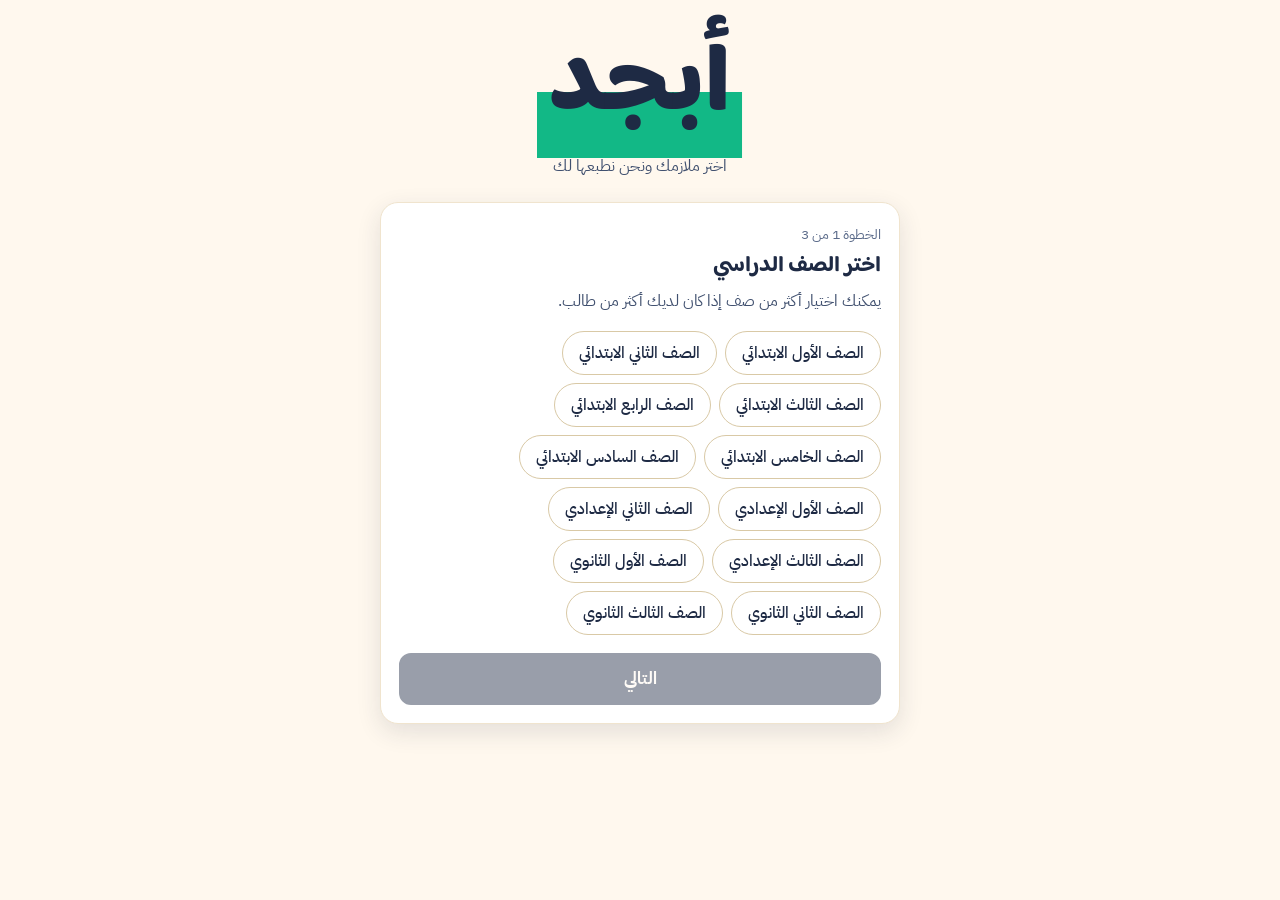
==== index.html @ da4f6a5f "Add files via upload" ====
<!doctype html>
<html lang="ar" dir="rtl">
<head>
  <meta charset="utf-8">
  <meta name="viewport" content="width=device-width, initial-scale=1, viewport-fit=cover">
  <title>مكتبة أبجد</title>
  <meta name="description" content="اختر الملازم التي تحتاجها وأرسل طلبك إلى مكتبة أبجد عبر واتساب، وتنافس في اختبارات مجانية.">
  <meta name="theme-color" content="#FFF8EE">

  <!-- يضبط الثيم قبل رسم الصفحة لمنع الوميض (يرفع الاختيار من localStorage) -->
  <script>
    (function () {
      try {
        var mode = 'system';
        var raw = localStorage.getItem('abgad.theme.v1');
        if (raw) mode = JSON.parse(raw) || 'system';
        if (mode !== 'light' && mode !== 'dark') mode = 'system';
        var dark = mode === 'dark' ||
          (mode === 'system' && window.matchMedia('(prefers-color-scheme: dark)').matches);
        document.documentElement.dataset.theme = dark ? 'dark' : 'light';
        document.documentElement.dataset.themeMode = mode;
      } catch (e) { /* وضع التصفح الخاص: نستخدم النظام */ }
    })();
  </script>

  <link rel="manifest" href="manifest.json">
  <link rel="icon" href="icons/icon.svg" type="image/svg+xml">
  <link rel="apple-touch-icon" href="icons/apple-touch-icon.png">
  <meta name="apple-mobile-web-app-capable" content="yes">
  <meta name="mobile-web-app-capable" content="yes">
  <meta name="apple-mobile-web-app-title" content="أبجد">
  <meta name="apple-mobile-web-app-status-bar-style" content="default">

  <link rel="preconnect" href="https://fonts.googleapis.com">
  <link rel="preconnect" href="https://fonts.gstatic.com" crossorigin>
  <link href="https://fonts.googleapis.com/css2?family=Baloo+Bhaijaan+2:wght@500;600;700;800&family=IBM+Plex+Sans+Arabic:wght@400;500;600;700&display=swap" rel="stylesheet">

  <link rel="stylesheet" href="css/style.css">
</head>
<body>
  <a class="skip-link" href="#view">تخطي إلى المحتوى</a>

  <div id="app" class="shell" hidden>
    <header class="top">
      <a class="brand" href="#notebooks" aria-label="أبجد - الصفحة الرئيسية">أبجد</a>
      <nav class="topnav" aria-label="التنقل الرئيسي">
        <a href="#notebooks" data-tab="notebooks"><span>الملازم</span></a>
        <a href="#exercises" data-tab="exercises"><span>الاختبارات</span></a>
        <a href="#me" data-tab="me"><span>حسابي</span></a>
      </nav>
      <div class="top-tools">
        <button type="button" class="theme-toggle" id="theme-toggle" data-act="toggle-theme" aria-label="تبديل المظهر الفاتح والداكن" aria-pressed="false">
          <svg class="icon-sun" viewBox="0 0 24 24" aria-hidden="true"><circle cx="12" cy="12" r="4.4"/><path d="M12 2.6v2.2M12 19.2v2.2M2.6 12h2.2M19.2 12h2.2M5.1 5.1l1.6 1.6M17.3 17.3l1.6 1.6M18.9 5.1l-1.6 1.6M6.7 17.3l-1.6 1.6"/></svg>
          <svg class="icon-moon" viewBox="0 0 24 24" aria-hidden="true"><path d="M20 14.5A8.5 8.5 0 0 1 9.5 4a8.5 8.5 0 1 0 10.5 10.5z"/></svg>
        </button>
        <a class="who" id="who" href="#me"></a>
      </div>
    </header>

    <main id="view" tabindex="-1"></main>

    <div id="cartbar" class="cartbar" hidden></div>

    <nav class="tabs" aria-label="التنقل الرئيسي">
      <a href="#notebooks" data-tab="notebooks">
        <svg viewBox="0 0 24 24" aria-hidden="true"><path d="M6 3h11a2 2 0 0 1 2 2v14a2 2 0 0 1-2 2H6zM6 3v18M10 8h5M10 12h5"/></svg>
        <span>الملازم</span>
      </a>
      <a href="#exercises" data-tab="exercises">
        <svg viewBox="0 0 24 24" aria-hidden="true"><path d="M9 6A3 3 0 1 1 12 2.8 3 3 0 1 1 15 6c1 .8 1.6 2 1.6 3.2 0 1-.5 1.9-1.3 2.5l1.2 7.3H8.5l1.2-7.3c-.8-.6-1.3-1.5-1.3-2.5C8.4 8 9 6.8 9 6z"/><path d="M7 12H4.5A1.5 1.5 0 0 0 3 13.5V19a2 2 0 0 0 2 2h14a2 2 0 0 0 2-2v-5.5a1.5 1.5 0 0 0-1.5-1.5H17"/></svg>
        <span>الاختبارات</span>
      </a>
      <a href="#me" data-tab="me">
        <svg viewBox="0 0 24 24" aria-hidden="true"><circle cx="12" cy="8" r="4"/><path d="M4 21c0-4 3.6-6 8-6s8 2 8 6"/></svg>
        <span>حسابي</span>
      </a>
    </nav>
  </div>

  <div id="overlay"></div>
  <div id="toast" class="toast" role="status" aria-live="polite"></div>

  <noscript><p class="noscript">يحتاج الموقع إلى تفعيل JavaScript حتى يعمل.</p></noscript>

  <script src="js/quiz-engine.js" defer></script>
  <script src="js/app.js" defer></script>
</body>
</html>
---- css/style.css ----
/* ==========================================================
   مكتبة أبجد — التصميم
   الفكرة: دفتر مدرسي مبهج — ورق دافئ، بطاقات ملفوفة، هايلايتر
   أصفر للتحديد، وقلم رصاص كتوكيت. داكن: حبر أزرق على ورق ليلي.
   التوكنز في :root والدارج في [data-theme="dark"].
   ========================================================== */

:root {
  /* ألوان فاتحة */
  --paper: #FFF8EE;
  --sheet: #FFFFFF;
  --sheet-2: #FDF3E0;
  --rule: #F0E4CE;
  --rule-strong: #D9C9A6;
  --ink: #1E2A44;
  --ink-soft: #40506F;
  --muted: #5B6B8A;
  --marker: #12B886;
  --marker-soft: #DDF3E9;
  --marker-ink: #0E2A21; /* نص داكن فوق الأخضر النعناعي (ثابت في الثيمين لضمان التباين) */
  --primary: #2F6BFF;
  --primary-soft: #E4EEFF;
  --accent-2: #FF7A6B;
  --margin: #E4736B;
  --ok: #17936A;
  --ok-soft: #DFF3EA;
  --danger: #C0392F;
  --danger-soft: #FBE6E5;
  --shadow: 0 2px 10px rgba(30, 42, 68, .07);
  --shadow-lift: 0 8px 24px rgba(30, 42, 68, .12);
  --overlay: rgba(30, 42, 68, .5);

  --font-display: "Baloo Bhaijaan 2", "Reem Kufi", "Noto Kufi Arabic", Tahoma, sans-serif;
  --font-body: "IBM Plex Sans Arabic", "Segoe UI", Tahoma, system-ui, sans-serif;

  --radius: 16px;
  --radius-sm: 12px;
  --shell-max: 1180px;
}

[data-theme="dark"] {
  --paper: #111827;
  --sheet: #1B2436;
  --sheet-2: #22304A;
  --rule: #2C3955;
  --rule-strong: #3E4E6E;
  --ink: #F8F4EA;
  --ink-soft: #C7CEE0;
  --muted: #8E9AB5;
  --marker: #2AD4A8;
  --marker-soft: #10382E;
  --marker-ink: #0E2A21;
  --primary: #7EA6FF;
  --primary-soft: #25365C;
  --accent-2: #FF9182;
  --margin: #E4736B;
  --ok: #46C08D;
  --ok-soft: #12352A;
  --danger: #FF8A80;
  --danger-soft: #43211F;
  --shadow: 0 2px 10px rgba(0, 0, 0, .35);
  --shadow-lift: 0 8px 24px rgba(0, 0, 0, .5);
  --overlay: rgba(5, 10, 20, .65);
}

*, *::before, *::after { box-sizing: border-box; }

html { -webkit-text-size-adjust: 100%; }

body {
  margin: 0;
  background: var(--paper);
  color: var(--ink);
  font-family: var(--font-body);
  font-size: 16px;
  line-height: 1.75;
  -webkit-tap-highlight-color: transparent;
}

[hidden] { display: none !important; }

h1, h2, h3, p { margin: 0; }
button, input, textarea { font: inherit; color: inherit; }
button { cursor: pointer; }
a { color: inherit; }

:focus-visible {
  outline: 3px solid var(--primary);
  outline-offset: 2px;
  border-radius: 6px;
}

.sr-only {
  position: absolute; width: 1px; height: 1px; margin: -1px; padding: 0;
  overflow: hidden; clip: rect(0 0 0 0); white-space: nowrap; border: 0;
}

.skip-link {
  position: absolute; z-index: 300; inset-inline-start: 12px; top: -60px;
  padding: 10px 16px;
  background: var(--ink); color: var(--paper);
  border-radius: 0 0 10px 10px; text-decoration: none; font-weight: 600;
  transition: top .2s;
}
.skip-link:focus-visible { top: 0; }

.noscript { padding: 24px; text-align: center; }

/* ---------- الهيكل ---------- */

.shell {
  max-width: var(--shell-max);
  margin: 0 auto;
  min-height: 100vh;
  min-height: 100dvh;
  padding: 0 16px calc(100px + env(safe-area-inset-bottom));
}

.top {
  position: sticky; top: 0; z-index: 20;
  display: flex; align-items: center; gap: 12px;
  margin: 0 -16px; padding: calc(10px + env(safe-area-inset-top)) 16px 10px;
  background: var(--paper);
  border-bottom: 1px solid var(--rule);
}

.brand {
  font-family: var(--font-display);
  font-weight: 800;
  font-size: 28px;
  line-height: 1.2;
  text-decoration: none;
}
.brand span {
  background-image: linear-gradient(var(--marker), var(--marker));
  background-repeat: no-repeat; background-position: 100% 80%; background-size: 100% 34%;
  padding: 0 3px;
}

/* التنقل العلوي (يظهر على الشاشات العريضة) */
.topnav { display: none; gap: 4px; margin-inline-end: auto; }
.topnav a {
  display: inline-flex; align-items: center;
  min-height: 44px; padding: 0 18px;
  border-radius: 999px; text-decoration: none;
  color: var(--ink-soft); font-weight: 600; font-size: 15px;
}
.topnav a:hover { background: var(--sheet); }
.topnav a[aria-current="page"] {
  background: var(--marker);
  color: var(--marker-ink);
}

.top-tools { display: flex; align-items: center; gap: 8px; margin-inline-start: auto; }

.theme-toggle {
  display: inline-flex; align-items: center; justify-content: center;
  width: 44px; height: 44px; flex: none;
  background: var(--sheet);
  border: 1.5px solid var(--rule-strong); border-radius: 50%;
  color: var(--ink);
}
.theme-toggle svg { width: 21px; height: 21px; fill: none; stroke: currentColor; stroke-width: 2; stroke-linecap: round; }
html[data-theme="light"] .icon-moon { display: block; }
html[data-theme="light"] .icon-sun { display: none; }
html[data-theme="dark"] .icon-moon { display: none; }
html[data-theme="dark"] .icon-sun { display: block; }

.who {
  max-width: 62%;
  min-height: 36px;
  padding: 4px 14px;
  display: inline-flex; align-items: center;
  border: 1.5px solid var(--rule-strong);
  border-radius: 999px;
  background: var(--sheet);
  font-size: 14px;
  text-decoration: none;
  color: var(--ink-soft);
  white-space: nowrap; overflow: hidden; text-overflow: ellipsis;
}

#view { padding-top: 22px; outline: none; }

.page-title {
  font-family: var(--font-display);
  font-weight: 700;
  font-size: 26px;
  line-height: 1.4;
  margin-bottom: 4px;
}
.page-lead { color: var(--muted); margin-bottom: 16px; }

.section-title { font-family: var(--font-display); font-weight: 700; font-size: 20px; margin: 24px 0 10px; }

.mt { margin-top: 16px; }
.center { text-align: center; }

/* ---------- أزرار وحقول ---------- */

.btn {
  display: inline-flex; align-items: center; justify-content: center; gap: 8px;
  min-height: 52px; padding: 0 22px;
  border: 2px solid var(--ink); border-radius: var(--radius-sm);
  background: var(--ink); color: var(--paper);
  font-weight: 700; font-size: 17px; text-decoration: none;
  transition: transform .12s ease, box-shadow .15s ease;
}
.btn:active { transform: translateY(2px); }
.btn[disabled] { opacity: .45; cursor: not-allowed; }
.btn.secondary { background: transparent; color: var(--ink); border-color: var(--rule-strong); }
.btn.marker { background: var(--marker); border-color: var(--marker-ink); color: var(--marker-ink); }
.btn.danger-ghost { background: transparent; border-color: var(--danger); color: var(--danger); }
.cartbar .btn.marker { border-color: var(--marker-ink); }
.btn.block { display: flex; width: 100%; }
.btn.small { min-height: 44px; padding: 0 16px; font-size: 15px; }

.link-btn {
  background: none; border: 0; padding: 8px 4px; min-height: 44px;
  text-decoration: underline; text-underline-offset: 3px; color: var(--ink-soft);
}
.link-btn.danger { color: var(--danger); }

.field { display: block; margin-bottom: 16px; }
.field > .label { display: block; font-weight: 700; margin-bottom: 4px; }
.field > .hint { display: block; color: var(--muted); font-size: 14px; margin-bottom: 6px; }

.input, .textarea {
  display: block; width: 100%;
  min-height: 52px; padding: 10px 14px;
  background: var(--sheet);
  border: 1.5px solid var(--rule-strong); border-radius: var(--radius-sm);
  color: var(--ink);
}
.textarea { min-height: 96px; resize: vertical; }
.input:focus-visible, .textarea:focus-visible { outline-offset: 0; border-color: var(--primary); }
.input.invalid, .textarea.invalid { border-color: var(--danger); }
::placeholder { color: var(--muted); opacity: 1; }

.error-text { color: var(--danger); font-weight: 600; margin-top: 8px; }

/* ---------- شريط الأدوات: بحث فلاتر ترتيب ---------- */

.toolbar { margin-bottom: 14px; }

.search-field {
  position: relative;
  display: block; margin-bottom: 10px;
}
.search-field svg {
  position: absolute; inset-inline-start: 14px; top: 50%;
  width: 20px; height: 20px; translate: 0 -50%;
  fill: none; stroke: var(--muted); stroke-width: 2; stroke-linecap: round;
  pointer-events: none;
}
.search-field .input { padding-inline-start: 44px; }

.sort-field { position: relative; display: block; width: 100%; margin-top: 10px; }
.sort-field::after {
  content: "▾"; position: absolute; inset-inline-end: 14px; top: 50%; translate: 0 -55%;
  color: var(--muted); pointer-events: none;
}
.sort-field select {
  min-height: 48px; appearance: none;
  padding-inline-end: 36px;
}

.filter-row { display: flex; flex-wrap: wrap; gap: 8px; align-items: center; margin-bottom: 8px; }

/* أزرار فتح نوافذ الفلترة */
.filter-buttons { display: flex; flex-wrap: wrap; gap: 8px; align-items: center; margin-bottom: 8px; }
.filter-btn {
  display: inline-flex; align-items: center; gap: 8px;
  min-height: 48px; padding: 0 16px;
  background: var(--sheet);
  border: 1.5px solid var(--rule-strong); border-radius: 999px;
  font-weight: 600; font-size: 15px; color: var(--ink);
  transition: background-color .15s, border-color .15s;
}
.filter-btn::after { content: "▾"; color: var(--muted); }
.filter-btn svg {
  width: 18px; height: 18px; flex: none;
  fill: none; stroke: var(--muted); stroke-width: 2; stroke-linecap: round;
}
.filter-btn:hover { background: var(--sheet-2); }
.filter-btn.is-active {
  background: var(--marker);
  border-color: var(--marker-ink);
  color: var(--marker-ink);
  font-weight: 700;
}
.filter-btn.is-active::after { color: var(--marker-ink); }
.filter-btn.is-active svg { stroke: var(--marker-ink); }

/* النافذة العائمة للفلترة */
.filter-sheet .chips {
  display: flex; flex-wrap: wrap; gap: 8px;
  margin-top: 10px;
  max-height: 46vh; overflow-y: auto;
  padding: 2px;
}
.filter-sheet .actions { display: flex; justify-content: flex-end; gap: 8px; margin-top: 16px; }

.result-count { color: var(--muted); font-size: 14px; margin-top: 4px; }

/* ---------- الشرائح ---------- */

.stage { border: 0; padding: 0; margin: 0 0 16px; min-width: 0; }
.stage legend { font-weight: 700; color: var(--ink-soft); padding: 0; margin-bottom: 8px; }

.chips { display: flex; flex-wrap: wrap; gap: 8px; }

.chip {
  min-height: 44px; padding: 0 16px;
  background: var(--sheet);
  border: 1.5px solid var(--rule-strong); border-radius: 999px;
  font-weight: 500;
  transition: background-color .15s, border-color .15s;
}
.chip[aria-pressed="true"] {
  background: var(--marker);
  border-color: var(--marker-ink);
  color: var(--marker-ink);
  font-weight: 700;
}
.chip[aria-pressed="true"]::before { content: "✓ "; }

.chip-scroll {
  display: flex; gap: 8px; overflow-x: auto;
  min-height: 48px;
  margin: 0 -16px 10px; padding: 2px 16px 6px;
  scrollbar-width: none;
}
.chip-scroll::-webkit-scrollbar { display: none; }
.chip-scroll .chip { flex: none; }

/* ---------- مبدل ملازمي / الكل ---------- */

.segment {
  display: grid; grid-template-columns: 1fr 1fr; gap: 4px;
  padding: 4px; margin-bottom: 14px;
  background: var(--sheet); border: 1px solid var(--rule); border-radius: var(--radius-sm);
}
.segment button {
  min-height: 44px; border: 0; border-radius: 9px;
  background: transparent; font-weight: 600; color: var(--ink-soft);
}
.segment button[aria-pressed="true"] {
  background: var(--marker);
  color: var(--marker-ink);
}

/* ---------- بطاقات المنتجات ---------- */

.product-grid {
  display: grid; gap: 12px;
  grid-template-columns: repeat(auto-fill, minmax(250px, 1fr));
}

.grade-section { margin-bottom: 22px; }
.grade-head {
  display: flex; align-items: center; gap: 8px;
  font-family: var(--font-display);
  font-weight: 700; font-size: 18px; color: var(--ink-soft);
  margin-bottom: 10px;
}
.grade-section:not(:first-child) .grade-head { margin-top: 6px; }
.grade-head .count {
  min-width: 30px; height: 26px; padding: 0 9px;
  display: inline-flex; align-items: center; justify-content: center;
  background: var(--marker); color: var(--marker-ink);
  border-radius: 999px;
  font-size: 14px; font-weight: 700; line-height: 1;
}

.product-card {
  position: relative;
  display: flex; flex-direction: column;
  padding: 14px; padding-top: 12px;
  background: var(--sheet);
  border: 1.5px solid var(--rule); border-radius: var(--radius);
  box-shadow: var(--shadow);
  transition: transform .15s ease, box-shadow .15s ease, border-color .15s ease;
}
.product-card:hover { transform: translateY(-3px); box-shadow: var(--shadow-lift); }
.product-card.is-selected {
  border-color: var(--primary);
  background: linear-gradient(0deg, var(--primary-soft), var(--primary-soft)), var(--sheet);
}

.card-top {
  display: flex; align-items: center; justify-content: space-between; gap: 8px;
  margin-bottom: 8px;
}
.subject-icon {
  display: inline-flex; align-items: center; justify-content: center;
  width: 46px; height: 46px; flex: none;
  font-size: 24px;
  background: var(--sheet-2);
  border: 1.5px solid var(--rule);
  border-radius: 13px;
}
.grade-badge, .badge-free {
  display: inline-flex; align-items: center;
  min-height: 28px; padding: 2px 12px;
  border-radius: 999px;
  font-size: 13px; font-weight: 700; line-height: 1;
}
.grade-badge { background: var(--sheet-2); border: 1px solid var(--rule); color: var(--ink-soft); }
.badge-free { background: var(--ok-soft); color: var(--ok); border: 1px solid transparent; }

.product-badge {
  position: absolute; inset-inline-end: 12px; top: 40px;
  display: inline-flex; align-self: flex-start; align-items: center;
  min-height: 26px; padding: 2px 10px;
  background: var(--accent-2); color: #fff;
  border-radius: 999px;
  font-size: 12px; font-weight: 700; line-height: 1;
  transform: rotate(-4deg);
}

.card-name { font-size: 17px; font-weight: 700; line-height: 1.55; }
.card-sub {
  color: var(--muted); font-size: 14px; line-height: 1.6;
  margin-top: 2px;
  display: -webkit-box; -webkit-line-clamp: 2; -webkit-box-orient: vertical; overflow: hidden;
}

.card-foot {
  display: flex; flex-wrap: wrap; align-items: center; justify-content: space-between; gap: 8px;
  margin-top: 12px; padding-top: 10px;
  border-top: 1px dashed var(--rule);
}
.price {
  font-weight: 800; font-size: 18px; white-space: nowrap;
  font-variant-numeric: tabular-nums;
}
.price small { font-weight: 500; font-size: 12px; color: var(--muted); }
.price s { color: var(--muted); font-size: 14px; font-weight: 500; }

.add-btn {
  min-height: 44px; padding: 0 16px;
  background: var(--marker);
  border: 2px solid var(--marker-ink); border-radius: var(--radius-sm);
  color: var(--marker-ink); font-weight: 700; font-size: 15px;
  transition: transform .12s ease, background-color .15s ease;
}
.add-btn:active { transform: translateY(2px); }
.add-btn[aria-pressed="true"] {
  background: var(--primary); border-color: var(--primary); color: #fff;
}
[data-theme="dark"] .add-btn[aria-pressed="true"] { color: #10182A; }

/* بطاقات الاختبارات */

.quiz-meta {
  display: flex; flex-wrap: wrap; gap: 6px;
  margin-top: 8px;
}
.quiz-meta span {
  display: inline-flex; align-items: center;
  min-height: 26px; padding: 2px 10px;
  background: var(--sheet-2);
  border: 1px solid var(--rule);
  border-radius: 999px;
  font-size: 13px; color: var(--ink-soft); line-height: 1;
}
.best-chip { color: var(--ink-soft); font-weight: 700; font-variant-numeric: tabular-nums; }

/* زر مشاركة رابط الاختبار (للنشر في الجروبات) */
.share-btn {
  display: inline-flex; align-items: center; gap: 5px;
  min-height: 40px; padding: 0 12px;
  background: var(--sheet);
  border: 1.5px solid var(--rule-strong); border-radius: var(--radius-sm);
  color: var(--ink-soft); font-weight: 700; font-size: 14px;
  transition: background-color .15s, color .15s, border-color .15s;
}
.share-btn svg { width: 17px; height: 17px; flex: none; }
.share-btn:hover { color: var(--primary); border-color: var(--primary); }

/* ---------- الفاضي والكتوكيت ---------- */

.empty {
  padding: 28px 20px; text-align: center; color: var(--ink-soft);
}
.empty h2 { font-family: var(--font-display); font-size: 20px; margin-bottom: 6px; color: var(--ink); }
.empty .actions { display: flex; gap: 8px; justify-content: center; flex-wrap: wrap; margin-top: 14px; }

.mascot { width: 130px; height: 130px; margin-inline: auto; display: block; }

/* ---------- شريط الطلب العائم ---------- */

.cartbar {
  position: fixed; z-index: 30;
  inset-inline: 0; bottom: calc(72px + env(safe-area-inset-bottom));
  display: flex; justify-content: center; padding: 0 12px;
  pointer-events: none;
}
.cartbar-inner {
  pointer-events: auto;
  width: 100%; max-width: 560px;
  display: flex; align-items: center; justify-content: space-between; gap: 12px;
  padding-inline-start: 18px; padding-inline-end: 8px;
  background: var(--ink); color: var(--paper);
  border-radius: 16px;
  box-shadow: var(--shadow-lift);
  animation: bar-in .25s ease;
}
.cartbar-info { line-height: 1.4; }
.cartbar-info b { font-size: 17px; }
.cartbar-info span { display: block; font-size: 14px; opacity: .85; }
.cartbar .btn { min-height: 46px; padding: 0 18px; font-size: 16px; }
@keyframes bar-in { from { transform: translateY(14px); opacity: 0; } to { transform: none; opacity: 1; } }

/* ---------- التبويبات السفلية ---------- */

.tabs {
  position: fixed; z-index: 40; inset-inline: 0; bottom: 0;
  display: grid; grid-template-columns: repeat(3, 1fr);
  max-width: var(--shell-max); margin: 0 auto;
  padding-bottom: env(safe-area-inset-bottom);
  background: var(--sheet);
  border-top: 1px solid var(--rule);
}
.tabs a {
  display: flex; flex-direction: column; align-items: center; justify-content: center; gap: 2px;
  min-height: 62px; padding: 6px 4px;
  text-decoration: none; color: var(--muted); font-size: 13px; font-weight: 500;
}
.tabs svg { width: 24px; height: 24px; fill: none; stroke: currentColor; stroke-width: 1.8; stroke-linecap: round; stroke-linejoin: round; }
.tabs a[aria-current="page"] { color: var(--ink); font-weight: 700; }
.tabs a[aria-current="page"] span {
  background-image: linear-gradient(var(--marker), var(--marker));
  background-repeat: no-repeat; background-position: 100% 90%; background-size: 100% 45%;
  padding: 0 4px;
}

/* ---------- السلة ---------- */

.back { display: inline-flex; align-items: center; min-height: 44px; margin-bottom: 4px; text-decoration: none; color: var(--ink-soft); font-weight: 600; }

.sheet {
  background: var(--sheet); border: 1.5px solid var(--rule);
  border-radius: var(--radius);
  overflow: hidden;
  box-shadow: var(--shadow);
}

.cart-row {
  position: relative;
  display: grid;
  grid-template-columns: 52px 1fr auto;
  align-items: center;
  min-height: 64px;
  border-bottom: 1px solid var(--rule);
}
.cart-row:last-child { border-bottom: 0; }

.remove-x {
  justify-self: center;
  width: 44px; height: 44px;
  border: 0; border-radius: 50%;
  background: none; color: var(--danger);
  font-size: 26px; line-height: 1;
}
.remove-x:active { background: var(--danger-soft); }

.row-text { padding: 8px 14px; min-width: 0; }
.row-text > span { display: block; }
.cart-row .row-text{ border-inline-start: 1px solid var(--rule); }
.row-name { font-weight: 600; font-size: 16px; line-height: 1.6; }
.row-sub { color: var(--muted); font-size: 14px; }
.cart-row .price { padding-inline-end: 16px; font-size: 16px; }

.options { display: grid; gap: 10px; }
.option {
  display: grid; grid-template-columns: auto 1fr; gap: 12px; align-items: start;
  padding: 14px 16px;
  background: var(--sheet); border: 1.5px solid var(--rule-strong); border-radius: var(--radius-sm);
  cursor: pointer;
}
.option:has(input:checked) { border-color: var(--primary); background: var(--primary-soft); }
.option:has(input:focus-visible) { outline: 3px solid var(--primary); outline-offset: 2px; }
.option input { width: 22px; height: 22px; margin: 3px 0 0; accent-color: var(--primary); flex: none; }
.option b { display: block; }
.option small { display: block; color: var(--ink-soft); font-size: 14px; line-height: 1.6; }

.pay-box {
  margin-top: 14px; padding: 16px;
  background: var(--sheet);
  border: 2px dashed var(--rule-strong); border-radius: var(--radius-sm);
}
.pay-box h3 { font-weight: 800; margin-bottom: 4px; }
.pay-amount { font-family: var(--font-display); font-weight: 800; font-size: 28px; color: var(--ok); }
.pay-address {
  display: flex; align-items: center; justify-content: space-between; gap: 8px;
  margin: 10px 0; padding: 8px 8px 8px 12px; padding-inline-start: 14px;
  background: var(--paper); border-radius: 10px;
  border: 1px solid var(--rule);
}
.pay-address code { direction: ltr; font-size: 16px; font-weight: 700; overflow-wrap: anywhere; }
.pay-steps { margin: 8px 0 12px; padding-inline-start: 20px; color: var(--ink-soft); font-size: 15px; }
.check { display: flex; gap: 10px; align-items: flex-start; font-weight: 600; cursor: pointer; }
.check input { width: 22px; height: 22px; margin: 3px 0 0; accent-color: var(--primary); flex: none; }

.summary { margin-top: 24px; padding: 14px 16px; background: var(--sheet); border: 1.5px solid var(--rule); border-radius: var(--radius); }
.summary div { display: flex; justify-content: space-between; gap: 12px; padding: 2px 0; }
.summary .total {
  margin-top: 8px; padding-top: 10px; border-top: 1px solid var(--rule);
  font-weight: 800; font-size: 20px;
}
.send-note { margin-top: 10px; color: var(--muted); font-size: 14px; text-align: center; }

.notice {
  padding: 14px 16px; margin-bottom: 14px;
  background: var(--marker-soft); border: 1.5px solid var(--marker); border-radius: var(--radius-sm);
  color: var(--ink);
}
.notice b { display: block; }

/* ---------- حسابي ---------- */

.stat-grid {
  display: grid; grid-template-columns: repeat(auto-fit, minmax(150px, 1fr)); gap: 10px;
  margin-bottom: 16px;
}
.stat-card {
  display: flex; flex-direction: column; align-items: center; gap: 2px;
  padding: 14px 10px; text-align: center;
  background: var(--sheet); border: 1.5px solid var(--rule); border-radius: var(--radius);
  box-shadow: var(--shadow);
}
.stat-num { font-family: var(--font-display); font-weight: 800; font-size: 26px; line-height: 1.2; color: var(--ink); }
.stat-card > span:last-child { color: var(--muted); font-size: 13px; }

.me-tabs {
  display: grid; grid-template-columns: repeat(3, 1fr); gap: 4px;
  padding: 4px; margin: 18px 0 14px;
  background: var(--sheet); border: 1px solid var(--rule); border-radius: var(--radius-sm);
}
.me-tab {
  min-height: 44px; border: 0; border-radius: 8px;
  background: transparent; font-weight: 700; color: var(--muted);
}
.me-tab.is-active { background: var(--marker); color: var(--marker-ink); }

.card {
  padding: 16px; margin-bottom: 16px;
  background: var(--sheet); border: 1.5px solid var(--rule); border-radius: var(--radius);
  box-shadow: var(--shadow);
}
.card h2 { font-family: var(--font-display); font-weight: 700; font-size: 19px; margin-bottom: 4px; }
.card p { color: var(--ink-soft); }
.card .btn { margin-top: 12px; }
.fine { color: var(--muted); font-size: 14px; margin-top: 8px; }

.orders-head-row {
  display: flex; align-items: center; justify-content: space-between; gap: 8px;
  margin-bottom: 10px;
}
.orders-head-row .fine { margin: 0; }
.orders-list { display: grid; gap: 12px; }

.order-card {
  padding: 14px 16px;
  background: var(--sheet); border: 1.5px solid var(--rule); border-radius: var(--radius);
  box-shadow: var(--shadow);
}
.order-head {
  display: flex; align-items: center; justify-content: space-between; gap: 8px;
  flex-wrap: wrap;
  margin-bottom: 6px;
}
.order-id {
  direction: ltr;
  font-weight: 800; font-size: 14px;
  font-variant-numeric: tabular-nums;
  padding: 2px 10px; border-radius: 999px;
  background: var(--primary-soft); color: var(--primary);
}
.order-status { font-size: 14px; font-weight: 600; color: var(--ok); }
.order-meta { display: flex; flex-wrap: wrap; gap: 4px 14px; color: var(--ink-soft); font-size: 14px; }
.order-details { margin-top: 8px; }
.order-details summary { cursor: pointer; min-height: 44px; display: flex; align-items: center; font-weight: 600; color: var(--ink-soft); }
.order-details ul { margin: 4px 0; padding-inline-start: 20px; color: var(--ink-soft); font-size: 15px; }
.order-actions { display: flex; gap: 8px; margin-top: 10px; flex-wrap: wrap; }

/* ---------- الشاشات المنبثقة ---------- */

#overlay:empty { display: none; }

.sheet-modal {
  position: fixed; inset: 0; z-index: 100;
  display: flex; align-items: flex-end; justify-content: center;
  background: var(--overlay);
}
.sheet-modal .panel {
  width: 100%; max-width: 640px;
  padding: 22px 20px calc(22px + env(safe-area-inset-bottom));
  background: var(--sheet);
  border-radius: 20px 20px 0 0;
  box-shadow: var(--shadow-lift);
  animation: panel-in .25s ease;
}
.panel h2 { font-family: var(--font-display); font-size: 22px; margin-bottom: 6px; }
.panel p { color: var(--ink-soft); }
.panel ol { margin: 10px 0 0; padding-inline-start: 22px; color: var(--ink-soft); }
.panel .actions { display: grid; gap: 8px; margin-top: 18px; }
@keyframes panel-in { from { transform: translateY(24px); opacity: 0; } to { transform: none; opacity: 1; } }

.viewer {
  position: fixed; inset: 0; z-index: 110;
  display: flex; flex-direction: column; background: var(--paper);
}
.viewer-bar {
  display: flex; align-items: center; justify-content: space-between; gap: 8px;
  padding: calc(8px + env(safe-area-inset-top)) 12px 8px;
  background: var(--ink); color: var(--paper);
}
.viewer-bar h2 { font-size: 16px; font-weight: 700; overflow: hidden; text-overflow: ellipsis; white-space: nowrap; }
.viewer-bar a, .viewer-bar button {
  flex: none; min-height: 44px; padding: 0 14px;
  display: inline-flex; align-items: center;
  background: transparent; color: var(--paper); text-decoration: none;
  border: 1.5px solid var(--overlay); border-radius: 10px; font-size: 15px;
}
.viewer-bar .close { background: var(--marker); border-color: var(--marker); color: var(--marker-ink); font-weight: 700; }
.viewer iframe { flex: 1; width: 100%; border: 0; background: var(--sheet); }

/* ---------- شاشة الترحيب ---------- */

.welcome {
  position: fixed; inset: 0; z-index: 90; overflow-y: auto;
  background: var(--paper);
  padding: calc(28px + env(safe-area-inset-top)) 20px calc(28px + env(safe-area-inset-bottom));
}
.welcome-inner { max-width: 520px; margin: 0 auto; }

.wordmark {
  font-family: var(--font-display);
  font-weight: 800;
  font-size: clamp(64px, 22vw, 96px);
  line-height: 1.25;
  text-align: center;
  margin-bottom: 4px;
}
.wordmark span {
  padding: 0 .12em;
  background-image: linear-gradient(var(--marker), var(--marker));
  background-repeat: no-repeat;
  background-position: 100% 88%;
  background-size: 100% 40%;
  animation: sweep .9s .15s ease both;
}
@keyframes sweep { from { background-size: 0% 40%; } to { background-size: 100% 40%; } }
.wordmark.still span { animation: none; }

.tagline { text-align: center; color: var(--ink-soft); margin-bottom: 22px; }

.step-card {
  position: relative;
  padding: 20px 18px 18px;
  background: var(--sheet); border: 1.5px solid var(--rule); border-radius: 18px;
  box-shadow: var(--shadow-lift);
}
.step-count { color: var(--muted); font-size: 14px; margin-bottom: 2px; }
.step-card h1 { font-family: var(--font-display); font-weight: 700; font-size: 22px; line-height: 1.5; margin-bottom: 4px; }
.step-card .lead { color: var(--ink-soft); margin-bottom: 16px; }
.step-actions { display: grid; grid-template-columns: 1fr 2fr; gap: 10px; margin-top: 18px; }
.step-actions.single { grid-template-columns: 1fr; }

/* ---------- الاختبار التفاعلي (AbjadQuiz) ---------- */

.quiz-overlay {
  position: fixed; inset: 0; z-index: 120;
  display: flex; flex-direction: column;
  background: var(--paper);
  overflow-y: auto;
}
.quiz-topbar {
  position: sticky; top: 0; z-index: 5;
  display: flex; align-items: center; gap: 10px;
  padding: calc(10px + env(safe-area-inset-top)) 14px 10px;
  background: var(--ink); color: var(--paper);
}
.quiz-topbar h2 {
  font-size: 16px; font-weight: 700;
  overflow: hidden; text-overflow: ellipsis; white-space: nowrap;
}
.quiz-timer {
  flex: none; margin-inline-start: auto;
  font-variant-numeric: tabular-nums;
  font-weight: 700; font-size: 15px;
  min-height: 32px; padding: 0 10px;
  display: inline-flex; align-items: center;
  background: rgba(255, 255, 255, .16);
  border-radius: 999px;
}
.quiz-timer:empty { display: none; }
.quiz-close {
  flex: none; min-height: 44px; padding: 0 14px;
  background: transparent; color: var(--paper);
  border: 1.5px solid var(--overlay); border-radius: 10px; font-weight: 600;
}
.quiz-close::before { content: "✕ "; }

.quiz-body {
  width: 100%; max-width: 640px;
  margin: 0 auto;
  padding: 20px 16px calc(28px + env(safe-area-inset-bottom));
}

.quiz-progressbar {
  height: 10px; border-radius: 999px;
  background: var(--rule); overflow: hidden;
  margin-bottom: 14px;
}
.quiz-progressbar span {
  display: block; height: 100%;
  background: linear-gradient(90deg, var(--primary), var(--marker));
  border-radius: 999px;
  transition: width .3s ease;
}

.quiz-count { color: var(--muted); font-size: 14px; font-weight: 600; }

.quiz-text {
  font-family: var(--font-display);
  font-weight: 700; font-size: 23px; line-height: 1.6;
  margin: 4px 0 16px;
  outline: none;
}

.quiz-opts { display: grid; gap: 10px; }
.quiz-opt {
  display: flex; align-items: center; gap: 12px;
  min-height: 56px; padding: 10px 16px;
  text-align: start;
  background: var(--sheet);
  border: 2px solid var(--rule-strong); border-radius: var(--radius-sm);
  font-size: 17px; font-weight: 500; line-height: 1.6;
  transition: border-color .15s, background-color .15s, transform .1s;
}
.quiz-opt:active { transform: translateY(1px); }
.opt-dot {
  flex: none;
  width: 26px; height: 26px;
  border: 2px solid var(--rule-strong); border-radius: 50%;
  display: inline-grid; place-items: center;
  font-size: 13px; font-weight: 800;
  counter-increment: opt;
}
.opt-dot::before { content: counter(opt, arabic-indic); color: var(--muted); }
.quiz-opts { counter-reset: opt; }

.quiz-opt:disabled { cursor: default; opacity: .92; }
.quiz-opt.right { border-color: var(--ok); background: var(--ok-soft); }
.quiz-opt.right .opt-dot { border-color: var(--ok); }
.quiz-opt.right .opt-dot::before { content: "✓"; color: var(--ok); }
.quiz-opt.wrong { border-color: var(--danger); background: var(--danger-soft); }
.quiz-opt.wrong .opt-dot { border-color: var(--danger); }
.quiz-opt.wrong .opt-dot::before { content: "✕"; color: var(--danger); }

.quiz-fb { min-height: 24px; margin-top: 12px; color: var(--ink-soft); font-size: 15px; }
.quiz-actions { display: grid; gap: 10px; margin-top: 14px; }

/* النتيجة */

.quiz-result {
  text-align: center;
  padding: 24px 18px;
  background: var(--sheet);
  border: 1.5px solid var(--rule); border-radius: var(--radius);
  box-shadow: var(--shadow);
  margin-bottom: 16px;
}
.result-emoji { font-size: 52px; line-height: 1.2; }
.result-pct {
  font-family: var(--font-display);
  font-weight: 800; font-size: 46px; line-height: 1.3;
  color: var(--ok);
}
.result-score { color: var(--ink-soft); font-weight: 600; }
.result-msg { color: var(--muted); margin-top: 6px; }

.quiz-review {
  background: var(--sheet);
  border: 1.5px solid var(--rule); border-radius: var(--radius);
  padding: 16px;
  margin-bottom: 6px;
}
.quiz-review h3 { font-family: var(--font-display); font-size: 19px; margin-bottom: 8px; }
.quiz-review ul { margin: 0; padding: 0; list-style: none; }
.quiz-review li {
  padding: 10px 12px; margin-bottom: 8px;
  border-radius: var(--radius-sm);
  border: 1.5px solid var(--rule-strong);
  font-size: 15px; line-height: 1.7;
}
.quiz-review .rev-ok { border-color: var(--ok); background: var(--ok-soft); }
.quiz-review .rev-wrong { border-color: var(--danger); background: var(--danger-soft); }
.quiz-review .rev-a { color: var(--ink-soft); font-size: 14px; }

/* كونفيتي */

.confetti {
  position: absolute; inset: 0;
  overflow: hidden; pointer-events: none;
}
.confetti span {
  position: absolute; top: -14px;
  width: 10px; height: 16px;
  background: var(--ci, var(--marker));
  border-radius: 3px;
  animation: confetti-fall linear both;
}
@keyframes confetti-fall {
  from { transform: translateY(-20px) rotate(0); opacity: 1; }
  to { transform: translateY(105vh) rotate(660deg); opacity: .85; }
}

/* ---------- إشعار ---------- */

.toast {
  position: fixed; z-index: 200; inset-inline: 16px; bottom: calc(150px + env(safe-area-inset-bottom));
  max-width: 560px; margin: 0 auto;
  padding: 12px 16px;
  background: var(--ink); color: var(--paper); border-radius: 12px; text-align: center;
  opacity: 0; transform: translateY(8px); pointer-events: none;
  transition: opacity .2s, transform .2s;
}
.toast.show { opacity: 1; transform: none; }

/* ---------- الشاشات الأوسع ---------- */

@media (min-width: 480px) {
  .sort-field { width: auto; min-width: 200px; }
  .filter-buttons .sort-field { margin-top: 0; }
}

@media (min-width: 700px) {
  .shell { padding-top: 8px; }
  .top { margin: 0 -24px; padding-inline: 24px; }
  .shell { padding-inline: 24px; }
  .chip-scroll { margin-inline: -24px; padding-inline: 24px; }
  .sheet-modal .panel { border-radius: 20px; margin-bottom: 24px; max-width: 560px; }
  .quiz-topbar { padding-inline: calc(50% - 320px); }
}

@media (min-width: 900px) {
  /* نُخفي التبويبات السفلية ونعرض التنقل العلوي */
  .tabs { display: none; }
  .topnav { display: flex; }
  .top { margin: 0 -32px; padding: calc(12px + env(safe-area-inset-top)) 32px 12px; }
  .shell { padding-inline: 32px; padding-bottom: calc(48px + env(safe-area-inset-bottom)); }
  .chip-scroll { margin-inline: -32px; padding-inline: 32px; overflow-x: visible; flex-wrap: wrap; }
  .product-grid { grid-template-columns: repeat(auto-fill, minmax(270px, 1fr)); gap: 16px; }
  .cartbar { bottom: 24px; }
  .quiz-text { font-size: 26px; }
}

@media (min-width: 1024px) {
  .product-grid { grid-template-columns: repeat(4, 1fr); }
  .quiz-grid { grid-template-columns: repeat(4, 1fr); }
}

@media (prefers-reduced-motion: reduce) {
  *, *::before, *::after { animation: none !important; transition: none !important; }
}
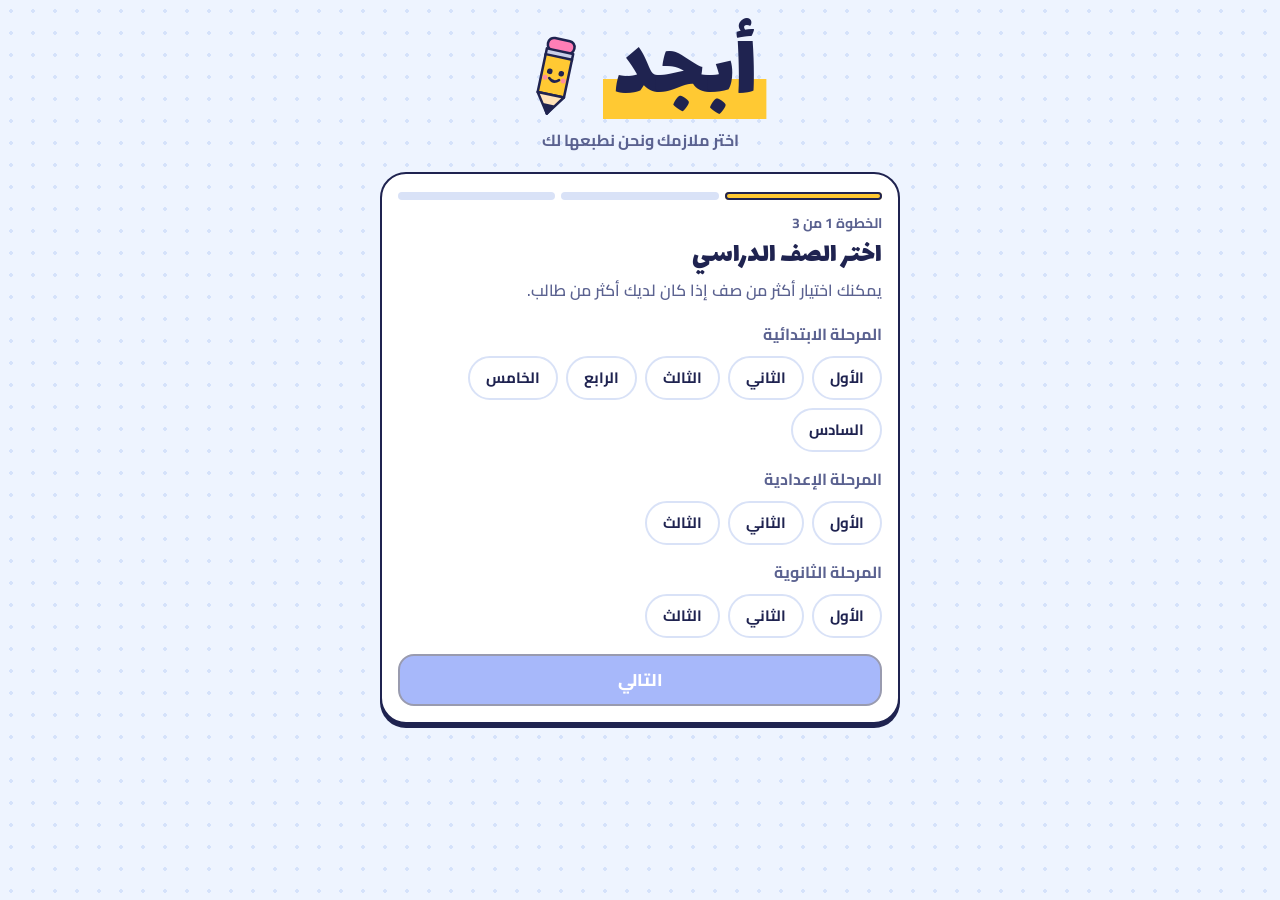
==== commit 15016c36: "Add files via upload" ====
--- a/index.html
+++ b/index.html
@@ -1,25 +1,21 @@
 <!doctype html>
-<html lang="ar" dir="rtl">
+<html lang="ar" dir="rtl" data-theme="light">
 <head>
   <meta charset="utf-8">
   <meta name="viewport" content="width=device-width, initial-scale=1, viewport-fit=cover">
   <title>مكتبة أبجد</title>
-  <meta name="description" content="اختر الملازم التي تحتاجها وأرسل طلبك إلى مكتبة أبجد عبر واتساب، وتنافس في اختبارات مجانية.">
-  <meta name="theme-color" content="#FFF8EE">
+  <meta name="description" content="اختر الملازم التي تحتاجها، وجرّب اختبارات تفاعلية مجانية، وأرسل طلبك إلى مكتبة أبجد عبر واتساب.">
+  <meta name="theme-color" content="#FFFFFF">
+  <meta name="color-scheme" content="light dark">
 
-  <!-- يضبط الثيم قبل رسم الصفحة لمنع الوميض (يرفع الاختيار من localStorage) -->
+  <!-- يحدد الثيم قبل رسم الصفحة حتى لا يحدث وميض -->
   <script>
     (function () {
       try {
-        var mode = 'system';
-        var raw = localStorage.getItem('abgad.theme.v1');
-        if (raw) mode = JSON.parse(raw) || 'system';
-        if (mode !== 'light' && mode !== 'dark') mode = 'system';
-        var dark = mode === 'dark' ||
-          (mode === 'system' && window.matchMedia('(prefers-color-scheme: dark)').matches);
-        document.documentElement.dataset.theme = dark ? 'dark' : 'light';
-        document.documentElement.dataset.themeMode = mode;
-      } catch (e) { /* وضع التصفح الخاص: نستخدم النظام */ }
+        var pref = JSON.parse(localStorage.getItem('abgad.theme.v1') || '"auto"');
+        var dark = pref === 'dark' || (pref === 'auto' && matchMedia('(prefers-color-scheme: dark)').matches);
+        document.documentElement.setAttribute('data-theme', dark ? 'dark' : 'light');
+      } catch (e) {}
     })();
   </script>
 
@@ -33,48 +29,43 @@
 
   <link rel="preconnect" href="https://fonts.googleapis.com">
   <link rel="preconnect" href="https://fonts.gstatic.com" crossorigin>
-  <link href="https://fonts.googleapis.com/css2?family=Baloo+Bhaijaan+2:wght@500;600;700;800&family=IBM+Plex+Sans+Arabic:wght@400;500;600;700&display=swap" rel="stylesheet">
+  <link href="https://fonts.googleapis.com/css2?family=Cairo:wght@400;600;700;800&family=Lalezar&display=swap" rel="stylesheet">
 
   <link rel="stylesheet" href="css/style.css">
 </head>
 <body>
-  <a class="skip-link" href="#view">تخطي إلى المحتوى</a>
+  <div id="app" class="app" hidden>
+    <header class="top">
+      <div class="top-inner">
+        <a class="brand" href="#notebooks" aria-label="أبجد - الصفحة الرئيسية"><span class="logo">أبجد</span></a>
 
-  <div id="app" class="shell" hidden>
-    <header class="top">
-      <a class="brand" href="#notebooks" aria-label="أبجد - الصفحة الرئيسية">أبجد</a>
-      <nav class="topnav" aria-label="التنقل الرئيسي">
-        <a href="#notebooks" data-tab="notebooks"><span>الملازم</span></a>
-        <a href="#exercises" data-tab="exercises"><span>الاختبارات</span></a>
-        <a href="#me" data-tab="me"><span>حسابي</span></a>
-      </nav>
-      <div class="top-tools">
-        <button type="button" class="theme-toggle" id="theme-toggle" data-act="toggle-theme" aria-label="تبديل المظهر الفاتح والداكن" aria-pressed="false">
-          <svg class="icon-sun" viewBox="0 0 24 24" aria-hidden="true"><circle cx="12" cy="12" r="4.4"/><path d="M12 2.6v2.2M12 19.2v2.2M2.6 12h2.2M19.2 12h2.2M5.1 5.1l1.6 1.6M17.3 17.3l1.6 1.6M18.9 5.1l-1.6 1.6M6.7 17.3l-1.6 1.6"/></svg>
-          <svg class="icon-moon" viewBox="0 0 24 24" aria-hidden="true"><path d="M20 14.5A8.5 8.5 0 0 1 9.5 4a8.5 8.5 0 1 0 10.5 10.5z"/></svg>
-        </button>
-        <a class="who" id="who" href="#me"></a>
+        <nav class="tabs" aria-label="التنقل الرئيسي">
+          <a href="#notebooks" data-tab="notebooks">
+            <svg viewBox="0 0 24 24" aria-hidden="true"><path d="M6 3h11a2 2 0 0 1 2 2v14a2 2 0 0 1-2 2H6zM6 3v18M10 8h5M10 12h5"/></svg>
+            <span>الملازم</span>
+          </a>
+          <a href="#quizzes" data-tab="quizzes">
+            <svg viewBox="0 0 24 24" aria-hidden="true"><path d="M9 3h6v3H9zM7 5H6a2 2 0 0 0-2 2v12a2 2 0 0 0 2 2h12a2 2 0 0 0 2-2V7a2 2 0 0 0-2-2h-1M8.5 13l2.2 2.2L15.5 10.5"/></svg>
+            <span>الاختبارات</span>
+          </a>
+          <a href="#me" data-tab="me">
+            <svg viewBox="0 0 24 24" aria-hidden="true"><circle cx="12" cy="8" r="4"/><path d="M4 21c0-4 3.6-6 8-6s8 2 8 6"/></svg>
+            <span>حسابي</span>
+          </a>
+        </nav>
+
+        <div class="top-actions">
+          <button type="button" class="icon-btn" id="theme-btn" aria-label="تبديل المظهر"></button>
+          <a class="who" id="who" href="#me"></a>
+        </div>
       </div>
     </header>
 
-    <main id="view" tabindex="-1"></main>
+    <div class="shell">
+      <main id="view" tabindex="-1"></main>
+    </div>
 
     <div id="cartbar" class="cartbar" hidden></div>
-
-    <nav class="tabs" aria-label="التنقل الرئيسي">
-      <a href="#notebooks" data-tab="notebooks">
-        <svg viewBox="0 0 24 24" aria-hidden="true"><path d="M6 3h11a2 2 0 0 1 2 2v14a2 2 0 0 1-2 2H6zM6 3v18M10 8h5M10 12h5"/></svg>
-        <span>الملازم</span>
-      </a>
-      <a href="#exercises" data-tab="exercises">
-        <svg viewBox="0 0 24 24" aria-hidden="true"><path d="M9 6A3 3 0 1 1 12 2.8 3 3 0 1 1 15 6c1 .8 1.6 2 1.6 3.2 0 1-.5 1.9-1.3 2.5l1.2 7.3H8.5l1.2-7.3c-.8-.6-1.3-1.5-1.3-2.5C8.4 8 9 6.8 9 6z"/><path d="M7 12H4.5A1.5 1.5 0 0 0 3 13.5V19a2 2 0 0 0 2 2h14a2 2 0 0 0 2-2v-5.5a1.5 1.5 0 0 0-1.5-1.5H17"/></svg>
-        <span>الاختبارات</span>
-      </a>
-      <a href="#me" data-tab="me">
-        <svg viewBox="0 0 24 24" aria-hidden="true"><circle cx="12" cy="8" r="4"/><path d="M4 21c0-4 3.6-6 8-6s8 2 8 6"/></svg>
-        <span>حسابي</span>
-      </a>
-    </nav>
   </div>
 
   <div id="overlay"></div>
@@ -82,7 +73,6 @@
 
   <noscript><p class="noscript">يحتاج الموقع إلى تفعيل JavaScript حتى يعمل.</p></noscript>
 
-  <script src="js/quiz-engine.js" defer></script>
   <script src="js/app.js" defer></script>
 </body>
 </html>
--- a/css/style.css
+++ b/css/style.css
@@ -1,690 +1,557 @@
 /* ==========================================================
-   مكتبة أبجد — التصميم
-   الفكرة: دفتر مدرسي مبهج — ورق دافئ، بطاقات ملفوفة، هايلايتر
-   أصفر للتحديد، وقلم رصاص كتوكيت. داكن: حبر أزرق على ورق ليلي.
-   التوكنز في :root والدارج في [data-theme="dark"].
+   مكتبة أبجد — التصميم (طابع طفولي، فاتح وداكن، متجاوب)
+   الفكرة: ملصقات (Stickers) بحواف سميكة وظل مزاح، وألوان مرحة
+   لكل مادة، وقلم رصاص صغير كشخصية للمكتبة.
    ========================================================== */
 
+:root,
+:root[data-theme="light"] {
+  --bg: #EEF4FF;
+  --bg-dots: #D5E2FB;
+  --surface: #FFFFFF;
+  --surface-2: #F5F8FF;
+  --ink: #1F2350;
+  --muted: #5B6290;
+  --line: #D9E2F7;
+  --edge: #1F2350;           /* حافة الملصقات وظلها */
+  --primary: #3E63F5;
+  --on-primary: #FFFFFF;
+  --sun: #FFC933;
+  --on-sun: #1F2350;
+  --ok: #138A5B;
+  --danger: #D13B3B;
+  --focus: #1F2350;
+  --header: #FFFFFF;
+  --overlay: rgba(31, 35, 80, .5);
+
+  /* ألوان المواد */
+  --c-blue: #DCE6FF;   --c-blue-strong: #3E63F5;
+  --c-coral: #FFE0DA;  --c-coral-strong: #F0583F;
+  --c-purple: #E9DEFF; --c-purple-strong: #7B4DE0;
+  --c-green: #D5F5E3;  --c-green-strong: #1FA866;
+  --c-orange: #FFE8CC; --c-orange-strong: #F28A12;
+  --c-teal: #D3F3F2;   --c-teal-strong: #12A5A0;
+  --c-pink: #FFDDEE;   --c-pink-strong: #E8509B;
+  --c-yellow: #FFF3BF; --c-yellow-strong: #D9A400;
+}
+
+:root[data-theme="dark"] {
+  --bg: #15183D;
+  --bg-dots: #1E2250;
+  --surface: #22265A;
+  --surface-2: #2B3070;
+  --ink: #F1F3FF;
+  --muted: #AEB5E6;
+  --line: #373D82;
+  --edge: #0B0D26;
+  --primary: #7C97FF;
+  --on-primary: #11143A;
+  --sun: #FFD25A;
+  --on-sun: #1B1E48;
+  --ok: #5BE0A4;
+  --danger: #FF8B8B;
+  --focus: #FFD25A;
+  --header: #1B1F4A;
+  --overlay: rgba(6, 8, 28, .66);
+
+  --c-blue: #2D3C8C;   --c-blue-strong: #8FA8FF;
+  --c-coral: #5A2F3E;  --c-coral-strong: #FF9C88;
+  --c-purple: #43307F; --c-purple-strong: #BFA2FF;
+  --c-green: #1F5A49;  --c-green-strong: #6BE3A9;
+  --c-orange: #5C4223; --c-orange-strong: #FFB35E;
+  --c-teal: #1C5A63;   --c-teal-strong: #5CE0DA;
+  --c-pink: #5E2D4D;   --c-pink-strong: #FF8FC4;
+  --c-yellow: #5A5122; --c-yellow-strong: #FFD95C;
+}
+
+.c-blue   { --c: var(--c-blue);   --cs: var(--c-blue-strong); }
+.c-coral  { --c: var(--c-coral);  --cs: var(--c-coral-strong); }
+.c-purple { --c: var(--c-purple); --cs: var(--c-purple-strong); }
+.c-green  { --c: var(--c-green);  --cs: var(--c-green-strong); }
+.c-orange { --c: var(--c-orange); --cs: var(--c-orange-strong); }
+.c-teal   { --c: var(--c-teal);   --cs: var(--c-teal-strong); }
+.c-pink   { --c: var(--c-pink);   --cs: var(--c-pink-strong); }
+.c-yellow { --c: var(--c-yellow); --cs: var(--c-yellow-strong); }
+
 :root {
-  /* ألوان فاتحة */
-  --paper: #FFF8EE;
-  --sheet: #FFFFFF;
-  --sheet-2: #FDF3E0;
-  --rule: #F0E4CE;
-  --rule-strong: #D9C9A6;
-  --ink: #1E2A44;
-  --ink-soft: #40506F;
-  --muted: #5B6B8A;
-  --marker: #12B886;
-  --marker-soft: #DDF3E9;
-  --marker-ink: #0E2A21; /* نص داكن فوق الأخضر النعناعي (ثابت في الثيمين لضمان التباين) */
-  --primary: #2F6BFF;
-  --primary-soft: #E4EEFF;
-  --accent-2: #FF7A6B;
-  --margin: #E4736B;
-  --ok: #17936A;
-  --ok-soft: #DFF3EA;
-  --danger: #C0392F;
-  --danger-soft: #FBE6E5;
-  --shadow: 0 2px 10px rgba(30, 42, 68, .07);
-  --shadow-lift: 0 8px 24px rgba(30, 42, 68, .12);
-  --overlay: rgba(30, 42, 68, .5);
-
-  --font-display: "Baloo Bhaijaan 2", "Reem Kufi", "Noto Kufi Arabic", Tahoma, sans-serif;
-  --font-body: "IBM Plex Sans Arabic", "Segoe UI", Tahoma, system-ui, sans-serif;
-
-  --radius: 16px;
-  --radius-sm: 12px;
-  --shell-max: 1180px;
-}
-
-[data-theme="dark"] {
-  --paper: #111827;
-  --sheet: #1B2436;
-  --sheet-2: #22304A;
-  --rule: #2C3955;
-  --rule-strong: #3E4E6E;
-  --ink: #F8F4EA;
-  --ink-soft: #C7CEE0;
-  --muted: #8E9AB5;
-  --marker: #2AD4A8;
-  --marker-soft: #10382E;
-  --marker-ink: #0E2A21;
-  --primary: #7EA6FF;
-  --primary-soft: #25365C;
-  --accent-2: #FF9182;
-  --margin: #E4736B;
-  --ok: #46C08D;
-  --ok-soft: #12352A;
-  --danger: #FF8A80;
-  --danger-soft: #43211F;
-  --shadow: 0 2px 10px rgba(0, 0, 0, .35);
-  --shadow-lift: 0 8px 24px rgba(0, 0, 0, .5);
-  --overlay: rgba(5, 10, 20, .65);
+  --font-display: "Lalezar", "Cairo", "Segoe UI", Tahoma, sans-serif;
+  --font-body: "Cairo", "Segoe UI", Tahoma, system-ui, sans-serif;
+  --r: 18px;
+  --stick: 2.5px solid var(--edge);
+  --shadow: 0 4px 0 var(--edge);
+  --nav-h: 66px;
 }
 
 *, *::before, *::after { box-sizing: border-box; }
-
-html { -webkit-text-size-adjust: 100%; }
+html { -webkit-text-size-adjust: 100%; color-scheme: light; }
+:root[data-theme="dark"] { color-scheme: dark; }
 
 body {
   margin: 0;
-  background: var(--paper);
+  background-color: var(--bg);
+  background-image: radial-gradient(var(--bg-dots) 1.6px, transparent 1.8px);
+  background-size: 22px 22px;
   color: var(--ink);
   font-family: var(--font-body);
   font-size: 16px;
-  line-height: 1.75;
+  line-height: 1.7;
   -webkit-tap-highlight-color: transparent;
 }
 
 [hidden] { display: none !important; }
-
 h1, h2, h3, p { margin: 0; }
-button, input, textarea { font: inherit; color: inherit; }
+button, input, textarea, select { font: inherit; color: inherit; }
 button { cursor: pointer; }
 a { color: inherit; }
 
 :focus-visible {
-  outline: 3px solid var(--primary);
-  outline-offset: 2px;
-  border-radius: 6px;
+  outline: 3px solid var(--focus);
+  outline-offset: 3px;
+  border-radius: 8px;
 }
 
 .sr-only {
   position: absolute; width: 1px; height: 1px; margin: -1px; padding: 0;
   overflow: hidden; clip: rect(0 0 0 0); white-space: nowrap; border: 0;
 }
-
-.skip-link {
-  position: absolute; z-index: 300; inset-inline-start: 12px; top: -60px;
-  padding: 10px 16px;
-  background: var(--ink); color: var(--paper);
-  border-radius: 0 0 10px 10px; text-decoration: none; font-weight: 600;
-  transition: top .2s;
-}
-.skip-link:focus-visible { top: 0; }
-
 .noscript { padding: 24px; text-align: center; }
-
-/* ---------- الهيكل ---------- */
-
-.shell {
-  max-width: var(--shell-max);
-  margin: 0 auto;
-  min-height: 100vh;
-  min-height: 100dvh;
-  padding: 0 16px calc(100px + env(safe-area-inset-bottom));
-}
+.mt { margin-top: 14px; }
+.mb { margin-bottom: 12px; }
+.center { text-align: center; }
+.fine { color: var(--muted); font-size: 14px; }
+
+/* ---------- الشعار ---------- */
+
+.logo {
+  font-family: var(--font-display);
+  font-weight: 400;
+  font-size: 34px;
+  line-height: 1.1;
+  color: var(--ink);
+  background-image: linear-gradient(var(--sun), var(--sun));
+  background-repeat: no-repeat;
+  background-position: 100% 90%;
+  background-size: 100% 42%;
+  padding: 0 .1em;
+}
+.logo-xl { font-size: clamp(64px, 20vw, 92px); background-size: 100% 40%; }
+/* في الداكن: لون الشعار أصفر بدل تظليل أصفر خلف نص فاتح (للوضوح) */
+:root[data-theme="dark"] .logo { background-image: none; color: var(--sun); }
+
+.mascot { display: block; width: 56px; height: 56px; color: var(--edge); overflow: visible; }
+:root[data-theme="dark"] .mascot { color: #0B0D26; }
+
+/* ---------- الهيكل والهيدر ---------- */
+
+.app { min-height: 100vh; min-height: 100dvh; }
 
 .top {
-  position: sticky; top: 0; z-index: 20;
-  display: flex; align-items: center; gap: 12px;
-  margin: 0 -16px; padding: calc(10px + env(safe-area-inset-top)) 16px 10px;
-  background: var(--paper);
-  border-bottom: 1px solid var(--rule);
-}
-
-.brand {
-  font-family: var(--font-display);
-  font-weight: 800;
-  font-size: 28px;
-  line-height: 1.2;
-  text-decoration: none;
-}
-.brand span {
-  background-image: linear-gradient(var(--marker), var(--marker));
-  background-repeat: no-repeat; background-position: 100% 80%; background-size: 100% 34%;
-  padding: 0 3px;
-}
-
-/* التنقل العلوي (يظهر على الشاشات العريضة) */
-.topnav { display: none; gap: 4px; margin-inline-end: auto; }
-.topnav a {
-  display: inline-flex; align-items: center;
-  min-height: 44px; padding: 0 18px;
-  border-radius: 999px; text-decoration: none;
-  color: var(--ink-soft); font-weight: 600; font-size: 15px;
-}
-.topnav a:hover { background: var(--sheet); }
-.topnav a[aria-current="page"] {
-  background: var(--marker);
-  color: var(--marker-ink);
-}
-
-.top-tools { display: flex; align-items: center; gap: 8px; margin-inline-start: auto; }
-
-.theme-toggle {
-  display: inline-flex; align-items: center; justify-content: center;
-  width: 44px; height: 44px; flex: none;
-  background: var(--sheet);
-  border: 1.5px solid var(--rule-strong); border-radius: 50%;
-  color: var(--ink);
-}
-.theme-toggle svg { width: 21px; height: 21px; fill: none; stroke: currentColor; stroke-width: 2; stroke-linecap: round; }
-html[data-theme="light"] .icon-moon { display: block; }
-html[data-theme="light"] .icon-sun { display: none; }
-html[data-theme="dark"] .icon-moon { display: none; }
-html[data-theme="dark"] .icon-sun { display: block; }
+  position: sticky; top: 0; z-index: 40;
+  background: var(--header);
+  border-bottom: var(--stick);
+  padding-top: env(safe-area-inset-top);
+}
+.top-inner {
+  max-width: 1080px; margin: 0 auto; padding: 8px 16px;
+  display: flex; align-items: center; gap: 12px; justify-content: space-between;
+}
+.brand { text-decoration: none; display: flex; align-items: center; flex: none; }
+
+.top-actions { display: flex; align-items: center; gap: 8px; min-width: 0; }
+.icon-btn {
+  flex: none; width: 44px; height: 44px; display: grid; place-items: center;
+  border: var(--stick); border-radius: 50%;
+  background: var(--sun); color: var(--on-sun);
+  box-shadow: 0 3px 0 var(--edge);
+}
+.icon-btn:active { transform: translateY(2px); box-shadow: 0 1px 0 var(--edge); }
+.icon-btn svg { width: 22px; height: 22px; fill: none; stroke: currentColor; stroke-width: 2.2; stroke-linecap: round; stroke-linejoin: round; }
 
 .who {
-  max-width: 62%;
-  min-height: 36px;
-  padding: 4px 14px;
-  display: inline-flex; align-items: center;
-  border: 1.5px solid var(--rule-strong);
-  border-radius: 999px;
-  background: var(--sheet);
-  font-size: 14px;
-  text-decoration: none;
-  color: var(--ink-soft);
-  white-space: nowrap; overflow: hidden; text-overflow: ellipsis;
-}
-
-#view { padding-top: 22px; outline: none; }
+  max-width: 150px; min-height: 44px; display: inline-flex; align-items: center;
+  padding: 0 14px; border: 2px solid var(--line); border-radius: 999px;
+  background: var(--surface); color: var(--muted); font-size: 14px; font-weight: 600;
+  text-decoration: none; white-space: nowrap; overflow: hidden; text-overflow: ellipsis;
+}
+
+.shell { max-width: 1080px; margin: 0 auto; padding: 18px 16px calc(var(--nav-h) + 96px + env(safe-area-inset-bottom)); }
+#view { outline: none; }
+
+/* التنقل: أسفل الشاشة على الموبايل، وفي الهيدر على الشاشات الأكبر */
+.tabs {
+  position: fixed; z-index: 50; inset-inline: 0; bottom: 0;
+  display: grid; grid-template-columns: repeat(3, 1fr);
+  background: var(--header); border-top: var(--stick);
+  padding-bottom: env(safe-area-inset-bottom);
+}
+.tabs a {
+  display: flex; flex-direction: column; align-items: center; justify-content: center; gap: 2px;
+  min-height: var(--nav-h); padding: 6px 4px;
+  text-decoration: none; color: var(--muted); font-size: 13px; font-weight: 700;
+}
+.tabs svg { width: 25px; height: 25px; fill: none; stroke: currentColor; stroke-width: 1.9; stroke-linecap: round; stroke-linejoin: round; }
+.tabs a[aria-current="page"] { color: var(--ink); }
+.tabs a[aria-current="page"] svg { stroke: var(--ink); }
+.tabs a[aria-current="page"] span {
+  background: var(--sun); color: var(--on-sun); border-radius: 999px; padding: 0 12px; line-height: 1.5;
+}
+
+@media (min-width: 760px) {
+  .tabs {
+    position: static; inset: auto; display: flex; gap: 6px; border: 0; padding: 0; background: none;
+  }
+  .tabs a { flex-direction: row; min-height: 44px; gap: 8px; padding: 0 16px; border-radius: 999px; font-size: 16px; }
+  .tabs svg { width: 22px; height: 22px; }
+  .tabs a:hover { background: var(--surface-2); }
+  .tabs a[aria-current="page"] { background: var(--sun); color: var(--on-sun); border: var(--stick); box-shadow: 0 3px 0 var(--edge); }
+  .tabs a[aria-current="page"] svg { stroke: var(--on-sun); }
+  .tabs a[aria-current="page"] span { background: none; padding: 0; }
+  .shell { padding-bottom: 120px; }
+  .who { max-width: 220px; }
+}
+
+/* ---------- عناوين الصفحات ---------- */
 
 .page-title {
-  font-family: var(--font-display);
-  font-weight: 700;
-  font-size: 26px;
-  line-height: 1.4;
-  margin-bottom: 4px;
-}
-.page-lead { color: var(--muted); margin-bottom: 16px; }
-
-.section-title { font-family: var(--font-display); font-weight: 700; font-size: 20px; margin: 24px 0 10px; }
-
-.mt { margin-top: 16px; }
-.center { text-align: center; }
+  font-family: var(--font-display); font-weight: 400;
+  font-size: clamp(28px, 6vw, 38px); line-height: 1.35;
+}
+.page-lead { color: var(--muted); }
+.page-head { margin-bottom: 14px; }
+.narrow { max-width: 720px; margin: 0 auto; }
+
+.hero {
+  display: flex; align-items: center; justify-content: space-between; gap: 12px;
+  margin-bottom: 14px; padding: 16px 18px;
+  background: var(--sun); color: var(--on-sun);
+  border: var(--stick); border-radius: 24px; box-shadow: var(--shadow);
+}
+.hero p { margin-top: 2px; font-weight: 600; }
+.hero .page-title { color: var(--on-sun); }
+.hero-art { flex: none; }
+.hero-mascot { width: 76px; height: 76px; color: #1F2350; animation: wiggle 5s ease-in-out infinite; transform-origin: 50% 80%; }
+@keyframes wiggle { 0%, 88%, 100% { transform: rotate(0); } 91% { transform: rotate(-9deg); } 94% { transform: rotate(8deg); } 97% { transform: rotate(-4deg); } }
 
 /* ---------- أزرار وحقول ---------- */
 
 .btn {
   display: inline-flex; align-items: center; justify-content: center; gap: 8px;
-  min-height: 52px; padding: 0 22px;
-  border: 2px solid var(--ink); border-radius: var(--radius-sm);
-  background: var(--ink); color: var(--paper);
-  font-weight: 700; font-size: 17px; text-decoration: none;
-  transition: transform .12s ease, box-shadow .15s ease;
-}
-.btn:active { transform: translateY(2px); }
-.btn[disabled] { opacity: .45; cursor: not-allowed; }
-.btn.secondary { background: transparent; color: var(--ink); border-color: var(--rule-strong); }
-.btn.marker { background: var(--marker); border-color: var(--marker-ink); color: var(--marker-ink); }
-.btn.danger-ghost { background: transparent; border-color: var(--danger); color: var(--danger); }
-.cartbar .btn.marker { border-color: var(--marker-ink); }
+  min-height: 52px; padding: 0 24px;
+  border: var(--stick); border-radius: 16px;
+  background: var(--primary); color: var(--on-primary);
+  font-weight: 800; font-size: 17px; text-decoration: none;
+  box-shadow: var(--shadow);
+  transition: transform .08s, box-shadow .08s;
+}
+.btn:active { transform: translateY(3px); box-shadow: 0 1px 0 var(--edge); }
+.btn[disabled] { opacity: .45; cursor: not-allowed; box-shadow: none; transform: none; }
+.btn.secondary { background: var(--surface); color: var(--ink); }
+.btn.dark { background: var(--sun); color: var(--on-sun); }
 .btn.block { display: flex; width: 100%; }
-.btn.small { min-height: 44px; padding: 0 16px; font-size: 15px; }
+.btn.small { min-height: 44px; padding: 0 16px; font-size: 15px; border-radius: 14px; }
 
 .link-btn {
   background: none; border: 0; padding: 8px 4px; min-height: 44px;
-  text-decoration: underline; text-underline-offset: 3px; color: var(--ink-soft);
-}
-.link-btn.danger { color: var(--danger); }
-
-.field { display: block; margin-bottom: 16px; }
+  text-decoration: underline; text-underline-offset: 3px; color: var(--muted);
+}
+
+.field { display: block; margin-bottom: 14px; }
 .field > .label { display: block; font-weight: 700; margin-bottom: 4px; }
-.field > .hint { display: block; color: var(--muted); font-size: 14px; margin-bottom: 6px; }
-
-.input, .textarea {
-  display: block; width: 100%;
-  min-height: 52px; padding: 10px 14px;
-  background: var(--sheet);
-  border: 1.5px solid var(--rule-strong); border-radius: var(--radius-sm);
-  color: var(--ink);
+
+.input, .textarea, .select {
+  display: block; width: 100%; min-height: 52px; padding: 10px 14px;
+  background: var(--surface); color: var(--ink);
+  border: 2px solid var(--line); border-radius: 14px;
 }
 .textarea { min-height: 96px; resize: vertical; }
-.input:focus-visible, .textarea:focus-visible { outline-offset: 0; border-color: var(--primary); }
+.input:focus-visible, .textarea:focus-visible, .select:focus-visible { outline-offset: 0; border-color: var(--ink); }
 .input.invalid, .textarea.invalid { border-color: var(--danger); }
-::placeholder { color: var(--muted); opacity: 1; }
-
-.error-text { color: var(--danger); font-weight: 600; margin-top: 8px; }
-
-/* ---------- شريط الأدوات: بحث فلاتر ترتيب ---------- */
-
-.toolbar { margin-bottom: 14px; }
-
-.search-field {
-  position: relative;
-  display: block; margin-bottom: 10px;
-}
-.search-field svg {
-  position: absolute; inset-inline-start: 14px; top: 50%;
-  width: 20px; height: 20px; translate: 0 -50%;
-  fill: none; stroke: var(--muted); stroke-width: 2; stroke-linecap: round;
+.select { padding-inline-end: 8px; font-weight: 600; }
+.error-text { color: var(--danger); font-weight: 700; margin-top: 8px; }
+
+/* ---------- البحث والفلاتر ---------- */
+
+.toolbar { margin-bottom: 8px; }
+
+.search {
+  position: relative; display: block; margin-bottom: 10px;
+}
+.search svg {
+  position: absolute; top: 50%; inset-inline-start: 14px; transform: translateY(-50%);
+  width: 22px; height: 22px; fill: none; stroke: var(--muted); stroke-width: 2.2; stroke-linecap: round;
   pointer-events: none;
 }
-.search-field .input { padding-inline-start: 44px; }
-
-.sort-field { position: relative; display: block; width: 100%; margin-top: 10px; }
-.sort-field::after {
-  content: "▾"; position: absolute; inset-inline-end: 14px; top: 50%; translate: 0 -55%;
-  color: var(--muted); pointer-events: none;
-}
-.sort-field select {
-  min-height: 48px; appearance: none;
-  padding-inline-end: 36px;
-}
-
-.filter-row { display: flex; flex-wrap: wrap; gap: 8px; align-items: center; margin-bottom: 8px; }
-
-/* أزرار فتح نوافذ الفلترة */
-.filter-buttons { display: flex; flex-wrap: wrap; gap: 8px; align-items: center; margin-bottom: 8px; }
-.filter-btn {
-  display: inline-flex; align-items: center; gap: 8px;
-  min-height: 48px; padding: 0 16px;
-  background: var(--sheet);
-  border: 1.5px solid var(--rule-strong); border-radius: 999px;
-  font-weight: 600; font-size: 15px; color: var(--ink);
-  transition: background-color .15s, border-color .15s;
-}
-.filter-btn::after { content: "▾"; color: var(--muted); }
-.filter-btn svg {
-  width: 18px; height: 18px; flex: none;
-  fill: none; stroke: var(--muted); stroke-width: 2; stroke-linecap: round;
-}
-.filter-btn:hover { background: var(--sheet-2); }
-.filter-btn.is-active {
-  background: var(--marker);
-  border-color: var(--marker-ink);
-  color: var(--marker-ink);
-  font-weight: 700;
-}
-.filter-btn.is-active::after { color: var(--marker-ink); }
-.filter-btn.is-active svg { stroke: var(--marker-ink); }
-
-/* النافذة العائمة للفلترة */
-.filter-sheet .chips {
-  display: flex; flex-wrap: wrap; gap: 8px;
-  margin-top: 10px;
-  max-height: 46vh; overflow-y: auto;
-  padding: 2px;
-}
-.filter-sheet .actions { display: flex; justify-content: flex-end; gap: 8px; margin-top: 16px; }
-
-.result-count { color: var(--muted); font-size: 14px; margin-top: 4px; }
-
-/* ---------- الشرائح ---------- */
-
-.stage { border: 0; padding: 0; margin: 0 0 16px; min-width: 0; }
-.stage legend { font-weight: 700; color: var(--ink-soft); padding: 0; margin-bottom: 8px; }
+.search input {
+  width: 100%; min-height: 54px; padding: 0 16px; padding-inline-start: 46px;
+  background: var(--surface); color: var(--ink);
+  border: var(--stick); border-radius: 999px; box-shadow: 0 3px 0 var(--edge);
+}
+.search input::placeholder { color: var(--muted); opacity: 1; }
+.search input:focus-visible { outline-offset: 3px; }
 
 .chips { display: flex; flex-wrap: wrap; gap: 8px; }
-
 .chip {
   min-height: 44px; padding: 0 16px;
-  background: var(--sheet);
-  border: 1.5px solid var(--rule-strong); border-radius: 999px;
-  font-weight: 500;
-  transition: background-color .15s, border-color .15s;
-}
+  background: var(--surface); color: var(--ink);
+  border: 2px solid var(--line); border-radius: 999px;
+  font-weight: 700; font-size: 15px; white-space: nowrap;
+  transition: background-color .15s, border-color .15s, transform .1s;
+}
+.chip.sub { background: var(--c); border-color: transparent; }
 .chip[aria-pressed="true"] {
-  background: var(--marker);
-  border-color: var(--marker-ink);
-  color: var(--marker-ink);
-  font-weight: 700;
-}
-.chip[aria-pressed="true"]::before { content: "✓ "; }
+  background: var(--sun); color: var(--on-sun); border: var(--stick);
+  box-shadow: 0 2px 0 var(--edge);
+}
+.chip.sub[aria-pressed="true"] { background: var(--cs); color: #fff; }
+:root[data-theme="dark"] .chip.sub[aria-pressed="true"] { color: #11143A; }
+.chip:active { transform: scale(.96); }
 
 .chip-scroll {
-  display: flex; gap: 8px; overflow-x: auto;
-  min-height: 48px;
-  margin: 0 -16px 10px; padding: 2px 16px 6px;
+  display: flex; gap: 8px; overflow-x: auto; margin: 0 -16px 10px; padding: 3px 16px 6px;
   scrollbar-width: none;
 }
 .chip-scroll::-webkit-scrollbar { display: none; }
 .chip-scroll .chip { flex: none; }
-
-/* ---------- مبدل ملازمي / الكل ---------- */
+@media (min-width: 760px) { .chip-scroll { flex-wrap: wrap; overflow: visible; margin: 0 0 10px; padding: 3px 0; } }
+
+.toolbar-row { display: flex; gap: 10px; align-items: center; flex-wrap: wrap; }
+.toolbar-row .segment { flex: 1 1 220px; margin: 0; }
+.sort { flex: 1 1 180px; }
+.count { color: var(--muted); font-weight: 700; font-size: 14px; min-height: 1.8em; margin-top: 6px; }
 
 .segment {
-  display: grid; grid-template-columns: 1fr 1fr; gap: 4px;
+  display: grid; grid-template-columns: repeat(2, 1fr); gap: 4px;
   padding: 4px; margin-bottom: 14px;
-  background: var(--sheet); border: 1px solid var(--rule); border-radius: var(--radius-sm);
-}
+  background: var(--surface-2); border: 2px solid var(--line); border-radius: 16px;
+}
+.segment.three { grid-template-columns: repeat(3, 1fr); }
 .segment button {
-  min-height: 44px; border: 0; border-radius: 9px;
-  background: transparent; font-weight: 600; color: var(--ink-soft);
+  min-height: 44px; padding: 0 6px; border: 2px solid transparent; border-radius: 12px;
+  background: transparent; font-weight: 700; color: var(--muted); font-size: 15px;
 }
 .segment button[aria-pressed="true"] {
-  background: var(--marker);
-  color: var(--marker-ink);
-}
-
-/* ---------- بطاقات المنتجات ---------- */
-
-.product-grid {
-  display: grid; gap: 12px;
-  grid-template-columns: repeat(auto-fill, minmax(250px, 1fr));
-}
-
-.grade-section { margin-bottom: 22px; }
-.grade-head {
-  display: flex; align-items: center; gap: 8px;
-  font-family: var(--font-display);
-  font-weight: 700; font-size: 18px; color: var(--ink-soft);
-  margin-bottom: 10px;
-}
-.grade-section:not(:first-child) .grade-head { margin-top: 6px; }
-.grade-head .count {
-  min-width: 30px; height: 26px; padding: 0 9px;
-  display: inline-flex; align-items: center; justify-content: center;
-  background: var(--marker); color: var(--marker-ink);
-  border-radius: 999px;
-  font-size: 14px; font-weight: 700; line-height: 1;
-}
-
-.product-card {
-  position: relative;
-  display: flex; flex-direction: column;
-  padding: 14px; padding-top: 12px;
-  background: var(--sheet);
-  border: 1.5px solid var(--rule); border-radius: var(--radius);
-  box-shadow: var(--shadow);
-  transition: transform .15s ease, box-shadow .15s ease, border-color .15s ease;
-}
-.product-card:hover { transform: translateY(-3px); box-shadow: var(--shadow-lift); }
-.product-card.is-selected {
-  border-color: var(--primary);
-  background: linear-gradient(0deg, var(--primary-soft), var(--primary-soft)), var(--sheet);
-}
-
+  background: var(--sun); color: var(--on-sun); border-color: var(--edge); box-shadow: 0 2px 0 var(--edge);
+}
+
+.stage { border: 0; padding: 0; margin: 0 0 14px; min-width: 0; }
+.stage legend { font-weight: 700; color: var(--muted); padding: 0; margin-bottom: 8px; }
+
+/* ---------- البطاقات ---------- */
+
+.grid {
+  display: grid; gap: 14px;
+  grid-template-columns: repeat(auto-fill, minmax(min(100%, 158px), 1fr));
+}
+.grid:has(.qcard) { grid-template-columns: repeat(auto-fill, minmax(min(100%, 280px), 1fr)); }
+@media (min-width: 560px) {
+  .grid { grid-template-columns: repeat(auto-fill, minmax(200px, 1fr)); }
+}
+
+.group { margin-bottom: 22px; }
+.group-title {
+  font-family: var(--font-display); font-weight: 400; font-size: 22px; line-height: 1.5;
+  display: inline-block; margin: 6px 0 10px; padding: 0 14px;
+  background: var(--surface); border: var(--stick); border-radius: 999px; box-shadow: 0 3px 0 var(--edge);
+}
+
+.card {
+  position: relative; display: flex; flex-direction: column;
+  background: var(--surface);
+  border: var(--stick); border-radius: var(--r); box-shadow: var(--shadow);
+  overflow: hidden;
+  transition: transform .12s, box-shadow .12s;
+}
+@media (hover: hover) {
+  .card:hover { transform: translateY(-3px); box-shadow: 0 7px 0 var(--edge); }
+}
 .card-top {
-  display: flex; align-items: center; justify-content: space-between; gap: 8px;
-  margin-bottom: 8px;
-}
-.subject-icon {
-  display: inline-flex; align-items: center; justify-content: center;
-  width: 46px; height: 46px; flex: none;
-  font-size: 24px;
-  background: var(--sheet-2);
-  border: 1.5px solid var(--rule);
-  border-radius: 13px;
-}
-.grade-badge, .badge-free {
-  display: inline-flex; align-items: center;
-  min-height: 28px; padding: 2px 12px;
-  border-radius: 999px;
-  font-size: 13px; font-weight: 700; line-height: 1;
-}
-.grade-badge { background: var(--sheet-2); border: 1px solid var(--rule); color: var(--ink-soft); }
-.badge-free { background: var(--ok-soft); color: var(--ok); border: 1px solid transparent; }
-
-.product-badge {
-  position: absolute; inset-inline-end: 12px; top: 40px;
-  display: inline-flex; align-self: flex-start; align-items: center;
-  min-height: 26px; padding: 2px 10px;
-  background: var(--accent-2); color: #fff;
-  border-radius: 999px;
-  font-size: 12px; font-weight: 700; line-height: 1;
-  transform: rotate(-4deg);
-}
-
-.card-name { font-size: 17px; font-weight: 700; line-height: 1.55; }
-.card-sub {
-  color: var(--muted); font-size: 14px; line-height: 1.6;
-  margin-top: 2px;
-  display: -webkit-box; -webkit-line-clamp: 2; -webkit-box-orient: vertical; overflow: hidden;
-}
-
-.card-foot {
-  display: flex; flex-wrap: wrap; align-items: center; justify-content: space-between; gap: 8px;
-  margin-top: 12px; padding-top: 10px;
-  border-top: 1px dashed var(--rule);
-}
-.price {
-  font-weight: 800; font-size: 18px; white-space: nowrap;
-  font-variant-numeric: tabular-nums;
-}
-.price small { font-weight: 500; font-size: 12px; color: var(--muted); }
-.price s { color: var(--muted); font-size: 14px; font-weight: 500; }
+  display: flex; align-items: center; justify-content: space-between; gap: 6px;
+  padding: 10px 12px; background: var(--c); border-bottom: var(--stick);
+}
+.card-emoji { flex: none; font-size: 34px; line-height: 1.2; font-family: "Noto Color Emoji", "Apple Color Emoji", "Segoe UI Emoji", sans-serif; }
+.card-grade {
+  margin-inline-start: auto; padding: 0 10px; min-height: 26px; display: inline-flex; align-items: center;
+  background: var(--surface); color: var(--ink); border: 2px solid var(--edge); border-radius: 999px;
+  font-size: 12.5px; font-weight: 800; white-space: nowrap;
+}
+.card-body { display: flex; flex-direction: column; flex: 1; padding: 12px; gap: 2px; }
+.card-title { font-size: 17px; font-weight: 800; line-height: 1.5; }
+.card-sub { color: var(--muted); font-size: 14px; font-weight: 600; }
+.card-desc { color: var(--ink); font-size: 14px; margin-top: 4px; }
+.card-meta { display: flex; flex-wrap: wrap; gap: 6px; margin-top: 8px; }
+.meta-pill {
+  padding: 0 10px; background: var(--c); border-radius: 999px; font-size: 13px; font-weight: 700; line-height: 1.8;
+}
+.card-foot { display: flex; align-items: center; justify-content: space-between; gap: 8px; margin-top: auto; padding-top: 12px; }
+.qcard .card-foot { padding-top: 14px; }
+
+.price { white-space: nowrap; font-variant-numeric: tabular-nums; }
+.price b { font-size: 21px; font-weight: 800; }
+.price small { color: var(--muted); font-size: 13px; font-weight: 600; }
 
 .add-btn {
-  min-height: 44px; padding: 0 16px;
-  background: var(--marker);
-  border: 2px solid var(--marker-ink); border-radius: var(--radius-sm);
-  color: var(--marker-ink); font-weight: 700; font-size: 15px;
-  transition: transform .12s ease, background-color .15s ease;
-}
-.add-btn:active { transform: translateY(2px); }
-.add-btn[aria-pressed="true"] {
-  background: var(--primary); border-color: var(--primary); color: #fff;
-}
-[data-theme="dark"] .add-btn[aria-pressed="true"] { color: #10182A; }
-
-/* بطاقات الاختبارات */
-
-.quiz-meta {
-  display: flex; flex-wrap: wrap; gap: 6px;
-  margin-top: 8px;
-}
-.quiz-meta span {
-  display: inline-flex; align-items: center;
-  min-height: 26px; padding: 2px 10px;
-  background: var(--sheet-2);
-  border: 1px solid var(--rule);
-  border-radius: 999px;
-  font-size: 13px; color: var(--ink-soft); line-height: 1;
-}
-.best-chip { color: var(--ink-soft); font-weight: 700; font-variant-numeric: tabular-nums; }
-
-/* زر مشاركة رابط الاختبار (للنشر في الجروبات) */
-.share-btn {
-  display: inline-flex; align-items: center; gap: 5px;
-  min-height: 40px; padding: 0 12px;
-  background: var(--sheet);
-  border: 1.5px solid var(--rule-strong); border-radius: var(--radius-sm);
-  color: var(--ink-soft); font-weight: 700; font-size: 14px;
-  transition: background-color .15s, color .15s, border-color .15s;
-}
-.share-btn svg { width: 17px; height: 17px; flex: none; }
-.share-btn:hover { color: var(--primary); border-color: var(--primary); }
-
-/* ---------- الفاضي والكتوكيت ---------- */
-
-.empty {
-  padding: 28px 20px; text-align: center; color: var(--ink-soft);
-}
-.empty h2 { font-family: var(--font-display); font-size: 20px; margin-bottom: 6px; color: var(--ink); }
-.empty .actions { display: flex; gap: 8px; justify-content: center; flex-wrap: wrap; margin-top: 14px; }
-
-.mascot { width: 130px; height: 130px; margin-inline: auto; display: block; }
+  min-height: 44px; padding: 0 14px;
+  background: var(--primary); color: var(--on-primary);
+  border: var(--stick); border-radius: 14px; box-shadow: 0 3px 0 var(--edge);
+  font-weight: 800; font-size: 15px; white-space: nowrap;
+  transition: transform .08s, box-shadow .08s, background-color .15s;
+}
+.add-btn:active { transform: translateY(2px); box-shadow: 0 1px 0 var(--edge); }
+.add-btn[aria-pressed="true"] { background: var(--ok); color: #fff; }
+:root[data-theme="dark"] .add-btn[aria-pressed="true"] { color: #0B2A1E; }
+.pcard.is-in { border-color: var(--ok); box-shadow: 0 4px 0 var(--ok); }
+.pcard.is-in .card-top { border-bottom-color: var(--ok); }
+
+.free-tag {
+  padding: 0 10px; min-height: 26px; display: inline-flex; align-items: center;
+  background: var(--ok); color: #fff; border: 2px solid var(--edge); border-radius: 999px;
+  font-size: 13px; font-weight: 800; transform: rotate(-4deg);
+}
+:root[data-theme="dark"] .free-tag { color: #0B2A1E; }
+.qcard .card-grade { margin-inline-start: auto; }
+
+.empty { padding: 28px 16px; text-align: center; }
+.empty .empty-mascot { width: 84px; height: 84px; margin: 0 auto 6px; }
+.empty h2 { font-family: var(--font-display); font-weight: 400; font-size: 24px; line-height: 1.5; }
+.empty p { color: var(--muted); max-width: 36ch; margin: 2px auto 0; }
+.actions { display: flex; gap: 10px; flex-wrap: wrap; margin-top: 14px; }
+.empty .actions { justify-content: center; }
 
 /* ---------- شريط الطلب العائم ---------- */
 
 .cartbar {
-  position: fixed; z-index: 30;
-  inset-inline: 0; bottom: calc(72px + env(safe-area-inset-bottom));
-  display: flex; justify-content: center; padding: 0 12px;
-  pointer-events: none;
+  position: fixed; z-index: 45; inset-inline: 0; bottom: calc(var(--nav-h) + 10px + env(safe-area-inset-bottom));
+  display: flex; justify-content: center; padding: 0 12px; pointer-events: none;
 }
 .cartbar-inner {
-  pointer-events: auto;
-  width: 100%; max-width: 560px;
+  pointer-events: auto; width: 100%; max-width: 560px;
   display: flex; align-items: center; justify-content: space-between; gap: 12px;
-  padding-inline-start: 18px; padding-inline-end: 8px;
-  background: var(--ink); color: var(--paper);
-  border-radius: 16px;
-  box-shadow: var(--shadow-lift);
+  padding: 8px 8px 8px 18px; padding-inline-start: 18px; padding-inline-end: 8px;
+  background: var(--primary); color: var(--on-primary);
+  border: var(--stick); border-radius: 20px; box-shadow: 0 5px 0 var(--edge);
   animation: bar-in .25s ease;
 }
-.cartbar-info { line-height: 1.4; }
-.cartbar-info b { font-size: 17px; }
-.cartbar-info span { display: block; font-size: 14px; opacity: .85; }
+.cartbar-info { line-height: 1.35; }
+.cartbar-info b { font-size: 17px; font-weight: 800; }
+.cartbar-info span { display: block; font-size: 14px; font-weight: 600; opacity: .92; }
 .cartbar .btn { min-height: 46px; padding: 0 18px; font-size: 16px; }
 @keyframes bar-in { from { transform: translateY(14px); opacity: 0; } to { transform: none; opacity: 1; } }
-
-/* ---------- التبويبات السفلية ---------- */
-
-.tabs {
-  position: fixed; z-index: 40; inset-inline: 0; bottom: 0;
-  display: grid; grid-template-columns: repeat(3, 1fr);
-  max-width: var(--shell-max); margin: 0 auto;
-  padding-bottom: env(safe-area-inset-bottom);
-  background: var(--sheet);
-  border-top: 1px solid var(--rule);
-}
-.tabs a {
-  display: flex; flex-direction: column; align-items: center; justify-content: center; gap: 2px;
-  min-height: 62px; padding: 6px 4px;
-  text-decoration: none; color: var(--muted); font-size: 13px; font-weight: 500;
-}
-.tabs svg { width: 24px; height: 24px; fill: none; stroke: currentColor; stroke-width: 1.8; stroke-linecap: round; stroke-linejoin: round; }
-.tabs a[aria-current="page"] { color: var(--ink); font-weight: 700; }
-.tabs a[aria-current="page"] span {
-  background-image: linear-gradient(var(--marker), var(--marker));
-  background-repeat: no-repeat; background-position: 100% 90%; background-size: 100% 45%;
-  padding: 0 4px;
-}
+@media (min-width: 760px) { .cartbar { bottom: 18px; } }
 
 /* ---------- السلة ---------- */
 
-.back { display: inline-flex; align-items: center; min-height: 44px; margin-bottom: 4px; text-decoration: none; color: var(--ink-soft); font-weight: 600; }
-
-.sheet {
-  background: var(--sheet); border: 1.5px solid var(--rule);
-  border-radius: var(--radius);
-  overflow: hidden;
-  box-shadow: var(--shadow);
-}
-
-.cart-row {
-  position: relative;
-  display: grid;
-  grid-template-columns: 52px 1fr auto;
-  align-items: center;
-  min-height: 64px;
-  border-bottom: 1px solid var(--rule);
-}
-.cart-row:last-child { border-bottom: 0; }
-
+.back { display: inline-flex; align-items: center; min-height: 44px; text-decoration: none; color: var(--muted); font-weight: 700; }
+
+.cart-layout { display: grid; gap: 16px; margin-top: 10px; }
+@media (min-width: 900px) {
+  .cart-layout { grid-template-columns: 1fr 340px; align-items: start; }
+  .cart-side { position: sticky; top: 84px; }
+}
+
+.box {
+  padding: 16px; margin-bottom: 14px;
+  background: var(--surface); border: var(--stick); border-radius: var(--r); box-shadow: var(--shadow);
+}
+.box-title { font-family: var(--font-display); font-weight: 400; font-size: 22px; line-height: 1.5; margin-bottom: 8px; }
+
+.item-list { display: grid; gap: 10px; margin-bottom: 14px; }
+.item {
+  display: grid; grid-template-columns: auto 1fr auto auto; align-items: center; gap: 10px;
+  padding: 8px 4px 8px 12px; padding-inline-start: 10px; padding-inline-end: 4px;
+  background: var(--surface); border: var(--stick); border-radius: 16px; box-shadow: 0 3px 0 var(--edge);
+}
+.item-badge {
+  width: 46px; height: 46px; display: grid; place-items: center;
+  background: var(--c); border: 2px solid var(--edge); border-radius: 14px; font-size: 24px;
+  font-family: "Noto Color Emoji", "Apple Color Emoji", "Segoe UI Emoji", sans-serif;
+}
+.item-text { min-width: 0; line-height: 1.45; }
+.item-text b { display: block; font-weight: 800; }
+.item-text small { color: var(--muted); font-weight: 600; }
 .remove-x {
-  justify-self: center;
-  width: 44px; height: 44px;
-  border: 0; border-radius: 50%;
-  background: none; color: var(--danger);
-  font-size: 26px; line-height: 1;
-}
-.remove-x:active { background: var(--danger-soft); }
-
-.row-text { padding: 8px 14px; min-width: 0; }
-.row-text > span { display: block; }
-.cart-row .row-text{ border-inline-start: 1px solid var(--rule); }
-.row-name { font-weight: 600; font-size: 16px; line-height: 1.6; }
-.row-sub { color: var(--muted); font-size: 14px; }
-.cart-row .price { padding-inline-end: 16px; font-size: 16px; }
+  width: 44px; height: 44px; border: 0; border-radius: 50%;
+  background: none; color: var(--danger); font-size: 28px; line-height: 1; font-weight: 700;
+}
+.remove-x:active { background: var(--surface-2); }
 
 .options { display: grid; gap: 10px; }
 .option {
   display: grid; grid-template-columns: auto 1fr; gap: 12px; align-items: start;
-  padding: 14px 16px;
-  background: var(--sheet); border: 1.5px solid var(--rule-strong); border-radius: var(--radius-sm);
-  cursor: pointer;
-}
-.option:has(input:checked) { border-color: var(--primary); background: var(--primary-soft); }
-.option:has(input:focus-visible) { outline: 3px solid var(--primary); outline-offset: 2px; }
-.option input { width: 22px; height: 22px; margin: 3px 0 0; accent-color: var(--primary); flex: none; }
-.option b { display: block; }
-.option small { display: block; color: var(--ink-soft); font-size: 14px; line-height: 1.6; }
-
-.pay-box {
-  margin-top: 14px; padding: 16px;
-  background: var(--sheet);
-  border: 2px dashed var(--rule-strong); border-radius: var(--radius-sm);
-}
-.pay-box h3 { font-weight: 800; margin-bottom: 4px; }
-.pay-amount { font-family: var(--font-display); font-weight: 800; font-size: 28px; color: var(--ok); }
+  padding: 12px 14px; background: var(--surface-2);
+  border: 2px solid var(--line); border-radius: 14px; cursor: pointer;
+}
+.option:has(input:checked) { border-color: var(--edge); background: var(--c-yellow); box-shadow: 0 3px 0 var(--edge); }
+.option:has(input:focus-visible) { outline: 3px solid var(--focus); outline-offset: 3px; }
+.option input { width: 22px; height: 22px; margin: 4px 0 0; accent-color: var(--primary); }
+.option b { display: block; font-weight: 800; }
+.option small { display: block; color: var(--muted); font-size: 14px; line-height: 1.6; font-weight: 600; }
+:root[data-theme="dark"] .option:has(input:checked) small { color: var(--ink); }
+
+.pay-box { margin-top: 14px; padding: 14px; background: var(--surface-2); border: 2.5px dashed var(--edge); border-radius: 14px; }
+.pay-box h3 { font-weight: 800; }
+.pay-amount { font-family: var(--font-display); font-size: 30px; line-height: 1.4; }
 .pay-address {
   display: flex; align-items: center; justify-content: space-between; gap: 8px;
-  margin: 10px 0; padding: 8px 8px 8px 12px; padding-inline-start: 14px;
-  background: var(--paper); border-radius: 10px;
-  border: 1px solid var(--rule);
+  margin: 10px 0; padding: 8px 8px 8px 14px; padding-inline-start: 14px;
+  background: var(--surface); border: 2px solid var(--line); border-radius: 12px;
 }
 .pay-address code { direction: ltr; font-size: 16px; font-weight: 700; overflow-wrap: anywhere; }
-.pay-steps { margin: 8px 0 12px; padding-inline-start: 20px; color: var(--ink-soft); font-size: 15px; }
-.check { display: flex; gap: 10px; align-items: flex-start; font-weight: 600; cursor: pointer; }
+.pay-steps { margin: 8px 0 12px; padding-inline-start: 20px; color: var(--muted); font-size: 15px; font-weight: 600; }
+.check { display: flex; gap: 10px; align-items: flex-start; font-weight: 700; cursor: pointer; }
 .check input { width: 22px; height: 22px; margin: 3px 0 0; accent-color: var(--primary); flex: none; }
 
-.summary { margin-top: 24px; padding: 14px 16px; background: var(--sheet); border: 1.5px solid var(--rule); border-radius: var(--radius); }
-.summary div { display: flex; justify-content: space-between; gap: 12px; padding: 2px 0; }
+.summary div { display: flex; justify-content: space-between; gap: 12px; padding: 2px 0; font-weight: 600; }
 .summary .total {
-  margin-top: 8px; padding-top: 10px; border-top: 1px solid var(--rule);
-  font-weight: 800; font-size: 20px;
+  margin-top: 8px; padding-top: 10px; border-top: 2px dashed var(--line);
+  font-family: var(--font-display); font-weight: 400; font-size: 26px; line-height: 1.4;
 }
 .send-note { margin-top: 10px; color: var(--muted); font-size: 14px; text-align: center; }
 
 .notice {
-  padding: 14px 16px; margin-bottom: 14px;
-  background: var(--marker-soft); border: 1.5px solid var(--marker); border-radius: var(--radius-sm);
-  color: var(--ink);
-}
-.notice b { display: block; }
+  padding: 14px 16px; margin: 10px 0 14px;
+  background: var(--c-green); border: var(--stick); border-radius: var(--r); box-shadow: var(--shadow);
+}
+.notice b { font-weight: 800; font-size: 17px; }
+.notice p { margin-top: 2px; }
 
 /* ---------- حسابي ---------- */
 
-.stat-grid {
-  display: grid; grid-template-columns: repeat(auto-fit, minmax(150px, 1fr)); gap: 10px;
-  margin-bottom: 16px;
-}
-.stat-card {
-  display: flex; flex-direction: column; align-items: center; gap: 2px;
-  padding: 14px 10px; text-align: center;
-  background: var(--sheet); border: 1.5px solid var(--rule); border-radius: var(--radius);
-  box-shadow: var(--shadow);
-}
-.stat-num { font-family: var(--font-display); font-weight: 800; font-size: 26px; line-height: 1.2; color: var(--ink); }
-.stat-card > span:last-child { color: var(--muted); font-size: 13px; }
-
-.me-tabs {
-  display: grid; grid-template-columns: repeat(3, 1fr); gap: 4px;
-  padding: 4px; margin: 18px 0 14px;
-  background: var(--sheet); border: 1px solid var(--rule); border-radius: var(--radius-sm);
-}
-.me-tab {
-  min-height: 44px; border: 0; border-radius: 8px;
-  background: transparent; font-weight: 700; color: var(--muted);
-}
-.me-tab.is-active { background: var(--marker); color: var(--marker-ink); }
-
-.card {
-  padding: 16px; margin-bottom: 16px;
-  background: var(--sheet); border: 1.5px solid var(--rule); border-radius: var(--radius);
-  box-shadow: var(--shadow);
-}
-.card h2 { font-family: var(--font-display); font-weight: 700; font-size: 19px; margin-bottom: 4px; }
-.card p { color: var(--ink-soft); }
-.card .btn { margin-top: 12px; }
-.fine { color: var(--muted); font-size: 14px; margin-top: 8px; }
-
-.orders-head-row {
-  display: flex; align-items: center; justify-content: space-between; gap: 8px;
-  margin-bottom: 10px;
-}
-.orders-head-row .fine { margin: 0; }
-.orders-list { display: grid; gap: 12px; }
-
-.order-card {
-  padding: 14px 16px;
-  background: var(--sheet); border: 1.5px solid var(--rule); border-radius: var(--radius);
-  box-shadow: var(--shadow);
-}
-.order-head {
-  display: flex; align-items: center; justify-content: space-between; gap: 8px;
-  flex-wrap: wrap;
-  margin-bottom: 6px;
-}
-.order-id {
-  direction: ltr;
-  font-weight: 800; font-size: 14px;
-  font-variant-numeric: tabular-nums;
-  padding: 2px 10px; border-radius: 999px;
-  background: var(--primary-soft); color: var(--primary);
-}
-.order-status { font-size: 14px; font-weight: 600; color: var(--ok); }
-.order-meta { display: flex; flex-wrap: wrap; gap: 4px 14px; color: var(--ink-soft); font-size: 14px; }
-.order-details { margin-top: 8px; }
-.order-details summary { cursor: pointer; min-height: 44px; display: flex; align-items: center; font-weight: 600; color: var(--ink-soft); }
-.order-details ul { margin: 4px 0; padding-inline-start: 20px; color: var(--ink-soft); font-size: 15px; }
-.order-actions { display: flex; gap: 8px; margin-top: 10px; flex-wrap: wrap; }
+.profile-card {
+  display: flex; align-items: center; gap: 14px; margin-bottom: 14px; padding: 14px 16px;
+  background: var(--c-purple); border: var(--stick); border-radius: 24px; box-shadow: var(--shadow);
+}
+.profile-card .fine { color: var(--ink); opacity: .85; font-weight: 600; }
+.avatar {
+  flex: none; width: 70px; height: 70px; display: grid; place-items: center;
+  background: var(--surface); border: var(--stick); border-radius: 50%;
+}
+.avatar .mascot { width: 52px; height: 52px; }
+
+.orders { display: grid; gap: 14px; }
+.order {
+  padding: 14px; background: var(--surface);
+  border: var(--stick); border-radius: var(--r); box-shadow: var(--shadow);
+}
+.order-head { display: flex; align-items: flex-start; justify-content: space-between; gap: 10px; }
+.order-head h3 { font-family: var(--font-display); font-weight: 400; font-size: 21px; line-height: 1.5; }
+.pill { padding: 0 12px; min-height: 30px; display: inline-flex; align-items: center; border-radius: 999px; font-size: 13px; font-weight: 800; border: 2px solid var(--edge); white-space: nowrap; }
+.pill-blue { background: var(--c-blue); }
+.pill-green { background: var(--c-green); }
+.order-items { margin: 8px 0; }
+.order-items summary { cursor: pointer; font-weight: 700; min-height: 36px; display: flex; align-items: center; }
+.order-items ul { list-style: none; margin: 4px 0 0; padding: 0; display: grid; gap: 6px; }
+.order-items li { display: grid; grid-template-columns: auto 1fr auto; gap: 10px; align-items: center; }
+.mini-badge {
+  width: 34px; height: 34px; display: grid; place-items: center; background: var(--c); border-radius: 10px; font-size: 18px;
+  font-family: "Noto Color Emoji", "Apple Color Emoji", "Segoe UI Emoji", sans-serif;
+}
+.li-text { line-height: 1.4; font-weight: 700; font-size: 15px; }
+.li-text small { display: block; color: var(--muted); font-weight: 600; font-size: 13px; }
+.li-price { font-weight: 800; font-variant-numeric: tabular-nums; }
+.order-foot { display: flex; align-items: center; justify-content: space-between; gap: 10px; flex-wrap: wrap; margin-top: 10px; padding-top: 10px; border-top: 2px dashed var(--line); }
+.order-total small { display: block; color: var(--muted); font-weight: 700; font-size: 13px; line-height: 1.2; }
+.order-total b { font-family: var(--font-display); font-weight: 400; font-size: 24px; line-height: 1.3; }
+.order-actions { display: flex; gap: 8px; }
 
 /* ---------- الشاشات المنبثقة ---------- */
 
@@ -695,275 +562,85 @@
   display: flex; align-items: flex-end; justify-content: center;
   background: var(--overlay);
 }
-.sheet-modal .panel {
-  width: 100%; max-width: 640px;
-  padding: 22px 20px calc(22px + env(safe-area-inset-bottom));
-  background: var(--sheet);
-  border-radius: 20px 20px 0 0;
-  box-shadow: var(--shadow-lift);
+.sheet-panel {
+  position: relative; width: 100%; max-width: 560px;
+  padding: 34px 20px calc(22px + env(safe-area-inset-bottom));
+  background: var(--surface); color: var(--ink);
+  border: var(--stick); border-bottom: 0; border-radius: 26px 26px 0 0;
   animation: panel-in .25s ease;
 }
-.panel h2 { font-family: var(--font-display); font-size: 22px; margin-bottom: 6px; }
-.panel p { color: var(--ink-soft); }
-.panel ol { margin: 10px 0 0; padding-inline-start: 22px; color: var(--ink-soft); }
-.panel .actions { display: grid; gap: 8px; margin-top: 18px; }
+.sheet-mascot { position: absolute; top: -38px; inset-inline-end: 22px; width: 76px; height: 76px; transform: rotate(8deg); }
+.sheet-panel h2 { font-family: var(--font-display); font-weight: 400; font-size: 26px; line-height: 1.5; margin-bottom: 4px; }
+.sheet-panel p { color: var(--muted); font-weight: 600; }
+.sheet-panel ol { margin: 10px 0 0; padding-inline-start: 22px; color: var(--muted); font-weight: 600; }
+.sheet-panel .actions { display: grid; gap: 10px; margin-top: 18px; }
 @keyframes panel-in { from { transform: translateY(24px); opacity: 0; } to { transform: none; opacity: 1; } }
-
-.viewer {
-  position: fixed; inset: 0; z-index: 110;
-  display: flex; flex-direction: column; background: var(--paper);
-}
+@media (min-width: 640px) {
+  .sheet-modal { align-items: center; }
+  .sheet-panel { border-bottom: var(--stick); border-radius: 26px; box-shadow: var(--shadow); }
+}
+
+.viewer { position: fixed; inset: 0; z-index: 110; display: flex; flex-direction: column; background: var(--surface); }
 .viewer-bar {
   display: flex; align-items: center; justify-content: space-between; gap: 8px;
   padding: calc(8px + env(safe-area-inset-top)) 12px 8px;
-  background: var(--ink); color: var(--paper);
-}
-.viewer-bar h2 { font-size: 16px; font-weight: 700; overflow: hidden; text-overflow: ellipsis; white-space: nowrap; }
+  background: var(--primary); color: var(--on-primary); border-bottom: var(--stick);
+}
+.viewer-bar h2 { font-size: 16px; font-weight: 800; overflow: hidden; text-overflow: ellipsis; white-space: nowrap; }
 .viewer-bar a, .viewer-bar button {
-  flex: none; min-height: 44px; padding: 0 14px;
-  display: inline-flex; align-items: center;
-  background: transparent; color: var(--paper); text-decoration: none;
-  border: 1.5px solid var(--overlay); border-radius: 10px; font-size: 15px;
-}
-.viewer-bar .close { background: var(--marker); border-color: var(--marker); color: var(--marker-ink); font-weight: 700; }
-.viewer iframe { flex: 1; width: 100%; border: 0; background: var(--sheet); }
+  flex: none; min-height: 44px; padding: 0 14px; display: inline-flex; align-items: center;
+  background: transparent; color: inherit; text-decoration: none;
+  border: 2px solid currentColor; border-radius: 12px; font-size: 15px; font-weight: 700;
+}
+.viewer-bar .close { background: var(--sun); border-color: var(--edge); color: var(--on-sun); font-weight: 800; }
+.viewer iframe { flex: 1; width: 100%; border: 0; background: var(--bg); }
+@media (max-width: 480px) { .viewer-bar a { display: none; } }
 
 /* ---------- شاشة الترحيب ---------- */
 
 .welcome {
   position: fixed; inset: 0; z-index: 90; overflow-y: auto;
-  background: var(--paper);
-  padding: calc(28px + env(safe-area-inset-top)) 20px calc(28px + env(safe-area-inset-bottom));
+  background-color: var(--bg);
+  background-image: radial-gradient(var(--bg-dots) 1.6px, transparent 1.8px);
+  background-size: 22px 22px;
+  padding: calc(24px + env(safe-area-inset-top)) 18px calc(28px + env(safe-area-inset-bottom));
 }
 .welcome-inner { max-width: 520px; margin: 0 auto; }
-
-.wordmark {
-  font-family: var(--font-display);
-  font-weight: 800;
-  font-size: clamp(64px, 22vw, 96px);
-  line-height: 1.25;
-  text-align: center;
-  margin-bottom: 4px;
-}
-.wordmark span {
-  padding: 0 .12em;
-  background-image: linear-gradient(var(--marker), var(--marker));
-  background-repeat: no-repeat;
-  background-position: 100% 88%;
-  background-size: 100% 40%;
-  animation: sweep .9s .15s ease both;
-}
-@keyframes sweep { from { background-size: 0% 40%; } to { background-size: 100% 40%; } }
-.wordmark.still span { animation: none; }
-
-.tagline { text-align: center; color: var(--ink-soft); margin-bottom: 22px; }
+.welcome-inner.loading { text-align: center; padding-top: 14vh; }
+.welcome-inner.loading .mascot { margin: 0 auto 10px; }
+.welcome-brand { display: flex; align-items: center; justify-content: center; gap: 6px; margin-bottom: 2px; }
+.welcome-brand .logo { animation: pop .6s cubic-bezier(.3, 1.6, .5, 1) both; }
+.welcome-mascot { width: 84px; height: 84px; transform: rotate(8deg); }
+.welcome-brand .welcome-mascot { animation: pop .6s .15s cubic-bezier(.3, 1.6, .5, 1) both; }
+.welcome-brand.still .logo, .welcome-brand.still .welcome-mascot { animation: none; }
+@keyframes pop { from { transform: scale(.6) rotate(-8deg); opacity: 0; } to { transform: none; opacity: 1; } }
+.welcome-brand.still .welcome-mascot { transform: rotate(8deg); }
+
+.tagline { text-align: center; color: var(--muted); font-weight: 700; margin-bottom: 18px; }
 
 .step-card {
-  position: relative;
-  padding: 20px 18px 18px;
-  background: var(--sheet); border: 1.5px solid var(--rule); border-radius: 18px;
-  box-shadow: var(--shadow-lift);
-}
-.step-count { color: var(--muted); font-size: 14px; margin-bottom: 2px; }
-.step-card h1 { font-family: var(--font-display); font-weight: 700; font-size: 22px; line-height: 1.5; margin-bottom: 4px; }
-.step-card .lead { color: var(--ink-soft); margin-bottom: 16px; }
-.step-actions { display: grid; grid-template-columns: 1fr 2fr; gap: 10px; margin-top: 18px; }
+  padding: 18px 16px 16px; background: var(--surface);
+  border: var(--stick); border-radius: 26px; box-shadow: var(--shadow);
+}
+.steps { display: flex; gap: 6px; margin-bottom: 12px; }
+.steps i { flex: 1; height: 8px; border-radius: 999px; background: var(--line); }
+.steps i.on { background: var(--sun); box-shadow: inset 0 0 0 2px var(--edge); }
+.step-count { color: var(--muted); font-size: 14px; font-weight: 700; }
+.step-card h1 { font-family: var(--font-display); font-weight: 400; font-size: 28px; line-height: 1.4; margin-bottom: 2px; outline: none; }
+.step-card .lead { color: var(--muted); font-weight: 600; margin-bottom: 16px; }
+.step-actions { display: grid; grid-template-columns: 1fr 2fr; gap: 10px; margin-top: 16px; }
 .step-actions.single { grid-template-columns: 1fr; }
 
-/* ---------- الاختبار التفاعلي (AbjadQuiz) ---------- */
-
-.quiz-overlay {
-  position: fixed; inset: 0; z-index: 120;
-  display: flex; flex-direction: column;
-  background: var(--paper);
-  overflow-y: auto;
-}
-.quiz-topbar {
-  position: sticky; top: 0; z-index: 5;
-  display: flex; align-items: center; gap: 10px;
-  padding: calc(10px + env(safe-area-inset-top)) 14px 10px;
-  background: var(--ink); color: var(--paper);
-}
-.quiz-topbar h2 {
-  font-size: 16px; font-weight: 700;
-  overflow: hidden; text-overflow: ellipsis; white-space: nowrap;
-}
-.quiz-timer {
-  flex: none; margin-inline-start: auto;
-  font-variant-numeric: tabular-nums;
-  font-weight: 700; font-size: 15px;
-  min-height: 32px; padding: 0 10px;
-  display: inline-flex; align-items: center;
-  background: rgba(255, 255, 255, .16);
-  border-radius: 999px;
-}
-.quiz-timer:empty { display: none; }
-.quiz-close {
-  flex: none; min-height: 44px; padding: 0 14px;
-  background: transparent; color: var(--paper);
-  border: 1.5px solid var(--overlay); border-radius: 10px; font-weight: 600;
-}
-.quiz-close::before { content: "✕ "; }
-
-.quiz-body {
-  width: 100%; max-width: 640px;
-  margin: 0 auto;
-  padding: 20px 16px calc(28px + env(safe-area-inset-bottom));
-}
-
-.quiz-progressbar {
-  height: 10px; border-radius: 999px;
-  background: var(--rule); overflow: hidden;
-  margin-bottom: 14px;
-}
-.quiz-progressbar span {
-  display: block; height: 100%;
-  background: linear-gradient(90deg, var(--primary), var(--marker));
-  border-radius: 999px;
-  transition: width .3s ease;
-}
-
-.quiz-count { color: var(--muted); font-size: 14px; font-weight: 600; }
-
-.quiz-text {
-  font-family: var(--font-display);
-  font-weight: 700; font-size: 23px; line-height: 1.6;
-  margin: 4px 0 16px;
-  outline: none;
-}
-
-.quiz-opts { display: grid; gap: 10px; }
-.quiz-opt {
-  display: flex; align-items: center; gap: 12px;
-  min-height: 56px; padding: 10px 16px;
-  text-align: start;
-  background: var(--sheet);
-  border: 2px solid var(--rule-strong); border-radius: var(--radius-sm);
-  font-size: 17px; font-weight: 500; line-height: 1.6;
-  transition: border-color .15s, background-color .15s, transform .1s;
-}
-.quiz-opt:active { transform: translateY(1px); }
-.opt-dot {
-  flex: none;
-  width: 26px; height: 26px;
-  border: 2px solid var(--rule-strong); border-radius: 50%;
-  display: inline-grid; place-items: center;
-  font-size: 13px; font-weight: 800;
-  counter-increment: opt;
-}
-.opt-dot::before { content: counter(opt, arabic-indic); color: var(--muted); }
-.quiz-opts { counter-reset: opt; }
-
-.quiz-opt:disabled { cursor: default; opacity: .92; }
-.quiz-opt.right { border-color: var(--ok); background: var(--ok-soft); }
-.quiz-opt.right .opt-dot { border-color: var(--ok); }
-.quiz-opt.right .opt-dot::before { content: "✓"; color: var(--ok); }
-.quiz-opt.wrong { border-color: var(--danger); background: var(--danger-soft); }
-.quiz-opt.wrong .opt-dot { border-color: var(--danger); }
-.quiz-opt.wrong .opt-dot::before { content: "✕"; color: var(--danger); }
-
-.quiz-fb { min-height: 24px; margin-top: 12px; color: var(--ink-soft); font-size: 15px; }
-.quiz-actions { display: grid; gap: 10px; margin-top: 14px; }
-
-/* النتيجة */
-
-.quiz-result {
-  text-align: center;
-  padding: 24px 18px;
-  background: var(--sheet);
-  border: 1.5px solid var(--rule); border-radius: var(--radius);
-  box-shadow: var(--shadow);
-  margin-bottom: 16px;
-}
-.result-emoji { font-size: 52px; line-height: 1.2; }
-.result-pct {
-  font-family: var(--font-display);
-  font-weight: 800; font-size: 46px; line-height: 1.3;
-  color: var(--ok);
-}
-.result-score { color: var(--ink-soft); font-weight: 600; }
-.result-msg { color: var(--muted); margin-top: 6px; }
-
-.quiz-review {
-  background: var(--sheet);
-  border: 1.5px solid var(--rule); border-radius: var(--radius);
-  padding: 16px;
-  margin-bottom: 6px;
-}
-.quiz-review h3 { font-family: var(--font-display); font-size: 19px; margin-bottom: 8px; }
-.quiz-review ul { margin: 0; padding: 0; list-style: none; }
-.quiz-review li {
-  padding: 10px 12px; margin-bottom: 8px;
-  border-radius: var(--radius-sm);
-  border: 1.5px solid var(--rule-strong);
-  font-size: 15px; line-height: 1.7;
-}
-.quiz-review .rev-ok { border-color: var(--ok); background: var(--ok-soft); }
-.quiz-review .rev-wrong { border-color: var(--danger); background: var(--danger-soft); }
-.quiz-review .rev-a { color: var(--ink-soft); font-size: 14px; }
-
-/* كونفيتي */
-
-.confetti {
-  position: absolute; inset: 0;
-  overflow: hidden; pointer-events: none;
-}
-.confetti span {
-  position: absolute; top: -14px;
-  width: 10px; height: 16px;
-  background: var(--ci, var(--marker));
-  border-radius: 3px;
-  animation: confetti-fall linear both;
-}
-@keyframes confetti-fall {
-  from { transform: translateY(-20px) rotate(0); opacity: 1; }
-  to { transform: translateY(105vh) rotate(660deg); opacity: .85; }
-}
-
 /* ---------- إشعار ---------- */
 
 .toast {
-  position: fixed; z-index: 200; inset-inline: 16px; bottom: calc(150px + env(safe-area-inset-bottom));
-  max-width: 560px; margin: 0 auto;
-  padding: 12px 16px;
-  background: var(--ink); color: var(--paper); border-radius: 12px; text-align: center;
-  opacity: 0; transform: translateY(8px); pointer-events: none;
-  transition: opacity .2s, transform .2s;
+  position: fixed; z-index: 200; inset-inline: 16px; bottom: calc(var(--nav-h) + 90px + env(safe-area-inset-bottom));
+  max-width: 520px; margin: 0 auto; padding: 12px 16px;
+  background: var(--ink); color: var(--bg); border-radius: 14px; text-align: center; font-weight: 700;
+  opacity: 0; transform: translateY(8px); pointer-events: none; transition: opacity .2s, transform .2s;
 }
 .toast.show { opacity: 1; transform: none; }
-
-/* ---------- الشاشات الأوسع ---------- */
-
-@media (min-width: 480px) {
-  .sort-field { width: auto; min-width: 200px; }
-  .filter-buttons .sort-field { margin-top: 0; }
-}
-
-@media (min-width: 700px) {
-  .shell { padding-top: 8px; }
-  .top { margin: 0 -24px; padding-inline: 24px; }
-  .shell { padding-inline: 24px; }
-  .chip-scroll { margin-inline: -24px; padding-inline: 24px; }
-  .sheet-modal .panel { border-radius: 20px; margin-bottom: 24px; max-width: 560px; }
-  .quiz-topbar { padding-inline: calc(50% - 320px); }
-}
-
-@media (min-width: 900px) {
-  /* نُخفي التبويبات السفلية ونعرض التنقل العلوي */
-  .tabs { display: none; }
-  .topnav { display: flex; }
-  .top { margin: 0 -32px; padding: calc(12px + env(safe-area-inset-top)) 32px 12px; }
-  .shell { padding-inline: 32px; padding-bottom: calc(48px + env(safe-area-inset-bottom)); }
-  .chip-scroll { margin-inline: -32px; padding-inline: 32px; overflow-x: visible; flex-wrap: wrap; }
-  .product-grid { grid-template-columns: repeat(auto-fill, minmax(270px, 1fr)); gap: 16px; }
-  .cartbar { bottom: 24px; }
-  .quiz-text { font-size: 26px; }
-}
-
-@media (min-width: 1024px) {
-  .product-grid { grid-template-columns: repeat(4, 1fr); }
-  .quiz-grid { grid-template-columns: repeat(4, 1fr); }
-}
+@media (min-width: 760px) { .toast { bottom: 90px; } }
 
 @media (prefers-reduced-motion: reduce) {
   *, *::before, *::after { animation: none !important; transition: none !important; }
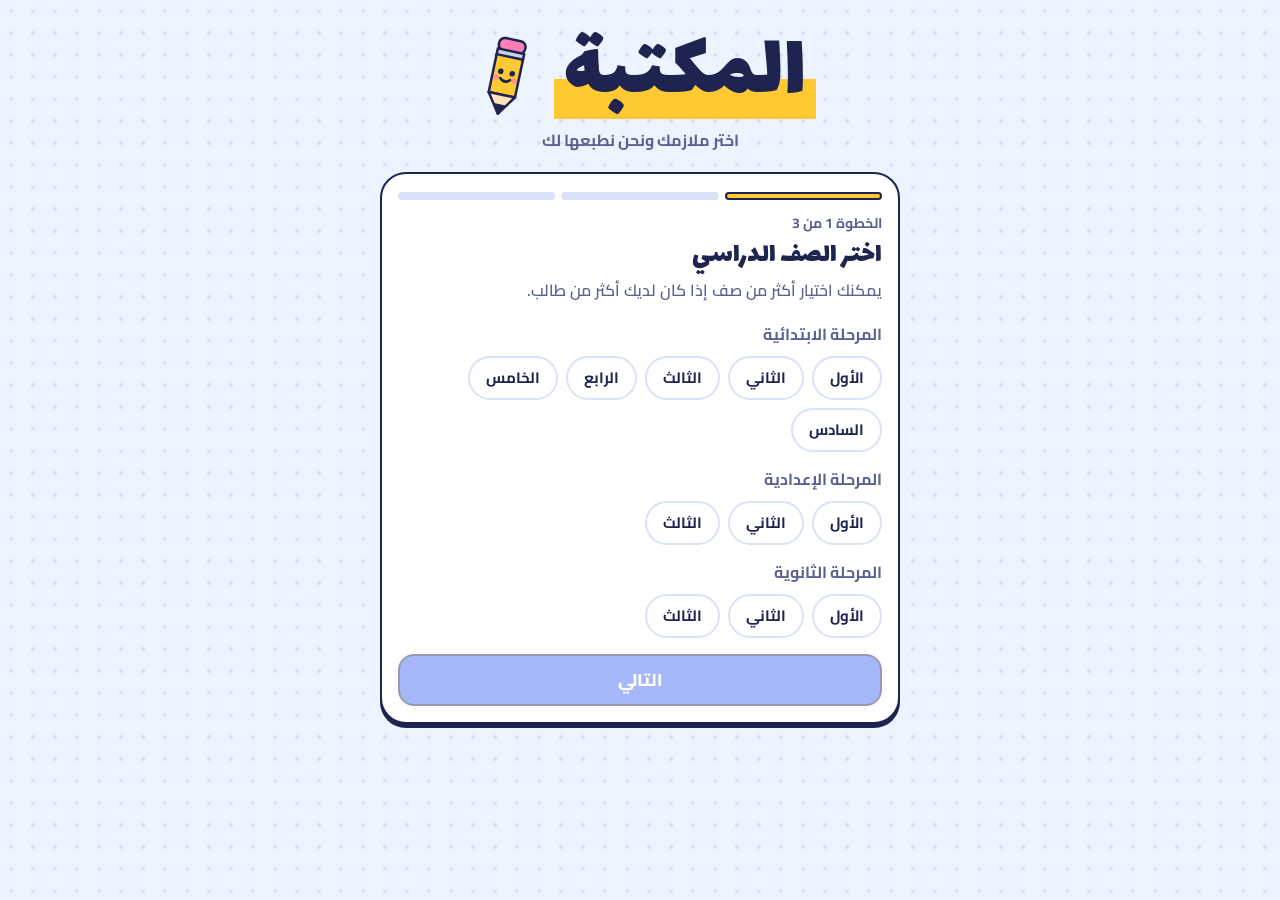
==== commit 32bddc09: "Add files via upload" ====
--- a/index.html
+++ b/index.html
@@ -3,8 +3,8 @@
 <head>
   <meta charset="utf-8">
   <meta name="viewport" content="width=device-width, initial-scale=1, viewport-fit=cover">
-  <title>مكتبة أبجد</title>
-  <meta name="description" content="اختر الملازم التي تحتاجها، وجرّب اختبارات تفاعلية مجانية، وأرسل طلبك إلى مكتبة أبجد عبر واتساب.">
+  <title>المكتبة</title>
+  <meta name="description" content="اختر الملازم التي تحتاجها، وجرّب اختبارات تفاعلية مجانية، وأرسل طلبك إلى المكتبة عبر واتساب.">
   <meta name="theme-color" content="#FFFFFF">
   <meta name="color-scheme" content="light dark">
 
@@ -12,7 +12,7 @@
   <script>
     (function () {
       try {
-        var pref = JSON.parse(localStorage.getItem('abgad.theme.v1') || '"auto"');
+        var pref = JSON.parse(localStorage.getItem('almaktaba.theme.v1') || '"auto"');
         var dark = pref === 'dark' || (pref === 'auto' && matchMedia('(prefers-color-scheme: dark)').matches);
         document.documentElement.setAttribute('data-theme', dark ? 'dark' : 'light');
       } catch (e) {}
@@ -24,7 +24,7 @@
   <link rel="apple-touch-icon" href="icons/apple-touch-icon.png">
   <meta name="apple-mobile-web-app-capable" content="yes">
   <meta name="mobile-web-app-capable" content="yes">
-  <meta name="apple-mobile-web-app-title" content="أبجد">
+  <meta name="apple-mobile-web-app-title" content="المكتبة">
   <meta name="apple-mobile-web-app-status-bar-style" content="default">
 
   <link rel="preconnect" href="https://fonts.googleapis.com">
@@ -37,7 +37,7 @@
   <div id="app" class="app" hidden>
     <header class="top">
       <div class="top-inner">
-        <a class="brand" href="#notebooks" aria-label="أبجد - الصفحة الرئيسية"><span class="logo">أبجد</span></a>
+        <a class="brand" href="#notebooks" aria-label="المكتبة - الصفحة الرئيسية"><span class="logo">المكتبة</span></a>
 
         <nav class="tabs" aria-label="التنقل الرئيسي">
           <a href="#notebooks" data-tab="notebooks">
--- a/css/style.css
+++ b/css/style.css
@@ -1,5 +1,5 @@
 /* ==========================================================
-   مكتبة أبجد — التصميم (طابع طفولي، فاتح وداكن، متجاوب)
+   المكتبة — التصميم (طابع طفولي، فاتح وداكن، متجاوب)
    الفكرة: ملصقات (Stickers) بحواف سميكة وظل مزاح، وألوان مرحة
    لكل مادة، وقلم رصاص صغير كشخصية للمكتبة.
    ========================================================== */
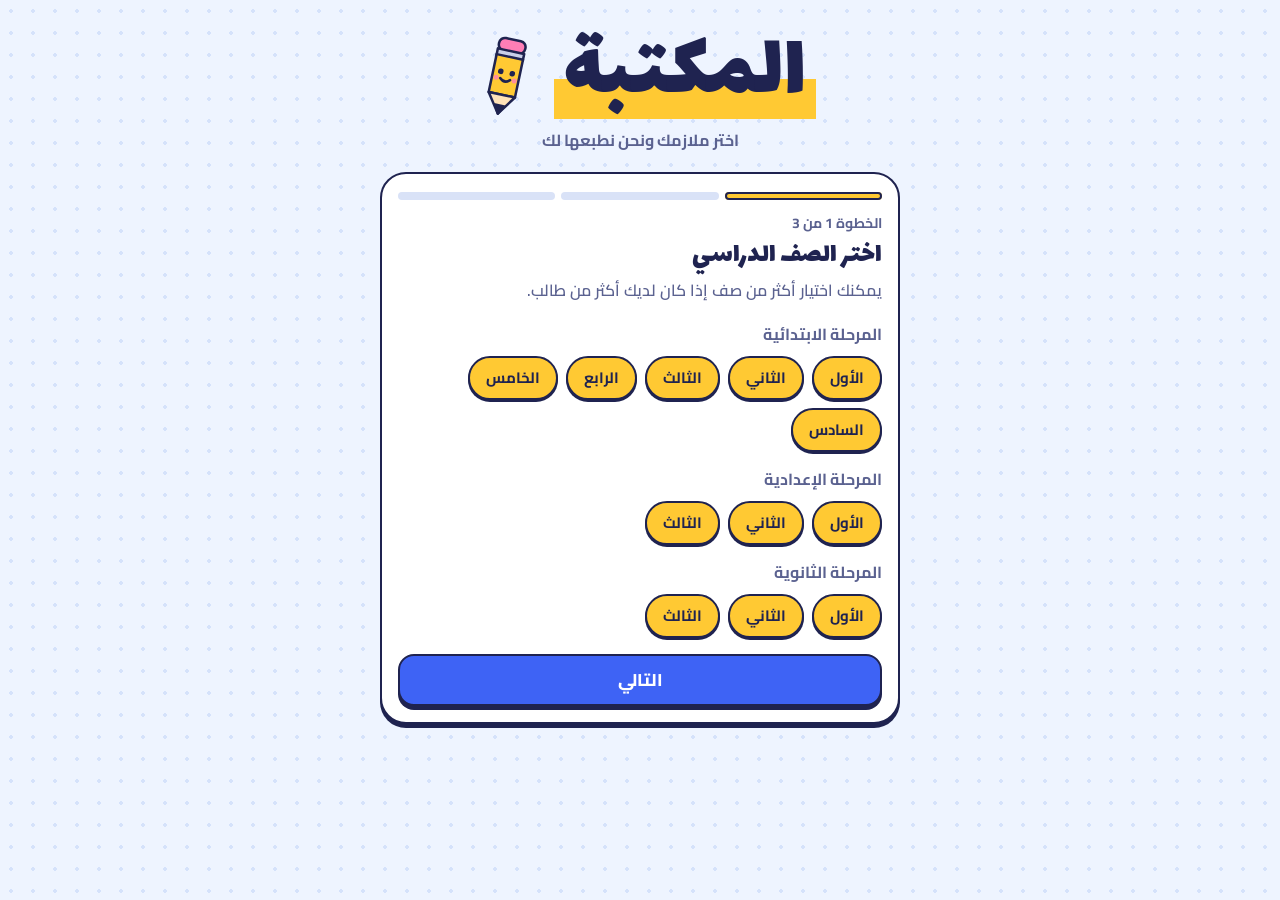
==== commit 6687dcc7: "Add files via upload" ====
--- a/index.html
+++ b/index.html
@@ -31,7 +31,7 @@
   <link rel="preconnect" href="https://fonts.gstatic.com" crossorigin>
   <link href="https://fonts.googleapis.com/css2?family=Cairo:wght@400;600;700;800&family=Lalezar&display=swap" rel="stylesheet">
 
-  <link rel="stylesheet" href="css/style.css">
+  <link rel="stylesheet" href="css/style.css?v=4">
 </head>
 <body>
   <div id="app" class="app" hidden>
@@ -73,6 +73,6 @@
 
   <noscript><p class="noscript">يحتاج الموقع إلى تفعيل JavaScript حتى يعمل.</p></noscript>
 
-  <script src="js/app.js" defer></script>
+  <script src="js/app.js?v=4" defer></script>
 </body>
 </html>
--- a/css/style.css
+++ b/css/style.css
@@ -384,6 +384,8 @@
 }
 .card-foot { display: flex; align-items: center; justify-content: space-between; gap: 8px; margin-top: auto; padding-top: 12px; }
 .qcard .card-foot { padding-top: 14px; }
+.q-actions { display: flex; gap: 8px; width: 100%; }
+.q-actions .btn { flex: 1; min-width: 0; }
 
 .price { white-space: nowrap; font-variant-numeric: tabular-nums; }
 .price b { font-size: 21px; font-weight: 800; }
@@ -580,6 +582,19 @@
   .sheet-panel { border-bottom: var(--stick); border-radius: 26px; box-shadow: var(--shadow); }
 }
 
+/* نافذة اختيار تطبيق المشاركة */
+.share-panel h2 { font-family: var(--font-display); font-weight: 400; font-size: 26px; line-height: 1.5; }
+.share-apps { display: grid; grid-template-columns: repeat(2, minmax(0, 1fr)); gap: 10px; margin-top: 16px; }
+.share-app {
+  display: flex; align-items: center; gap: 10px; min-height: 52px; padding: 8px 12px;
+  background: var(--surface-2); color: var(--ink); text-decoration: none;
+  border: 2px solid var(--line); border-radius: 14px; font-weight: 800; font-size: 15px;
+  transition: background-color .15s, border-color .15s;
+}
+.share-app:hover { background: var(--surface); border-color: var(--edge); }
+.share-app-icon { flex: none; width: 32px; text-align: center; font-size: 22px; line-height: 1; }
+.share-panel .actions { grid-template-columns: 1fr; }
+
 .viewer { position: fixed; inset: 0; z-index: 110; display: flex; flex-direction: column; background: var(--surface); }
 .viewer-bar {
   display: flex; align-items: center; justify-content: space-between; gap: 8px;
@@ -592,7 +607,7 @@
   background: transparent; color: inherit; text-decoration: none;
   border: 2px solid currentColor; border-radius: 12px; font-size: 15px; font-weight: 700;
 }
-.viewer-bar .close { background: var(--sun); border-color: var(--edge); color: var(--on-sun); font-weight: 800; }
+.viewer-bar .close, .viewer-bar .share { background: var(--sun); border-color: var(--edge); color: var(--on-sun); font-weight: 800; }
 .viewer iframe { flex: 1; width: 100%; border: 0; background: var(--bg); }
 @media (max-width: 480px) { .viewer-bar a { display: none; } }
 
